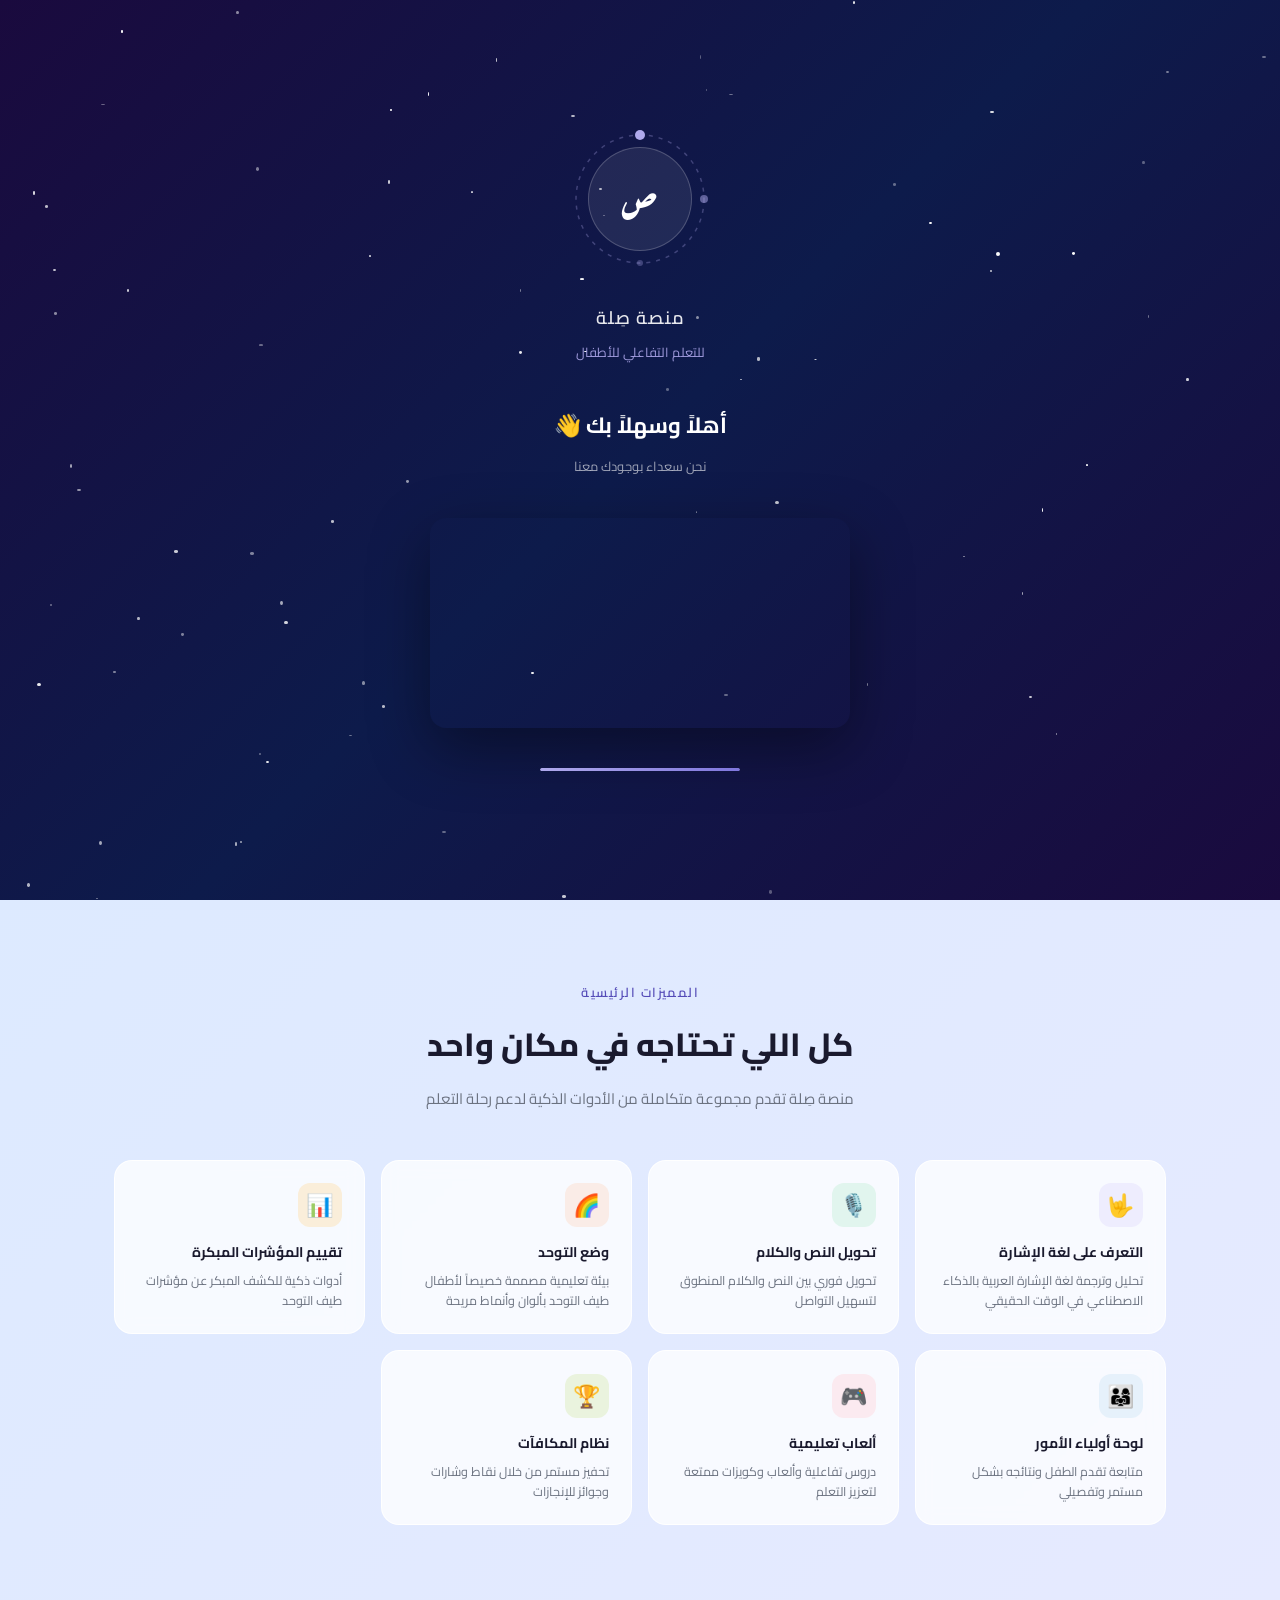
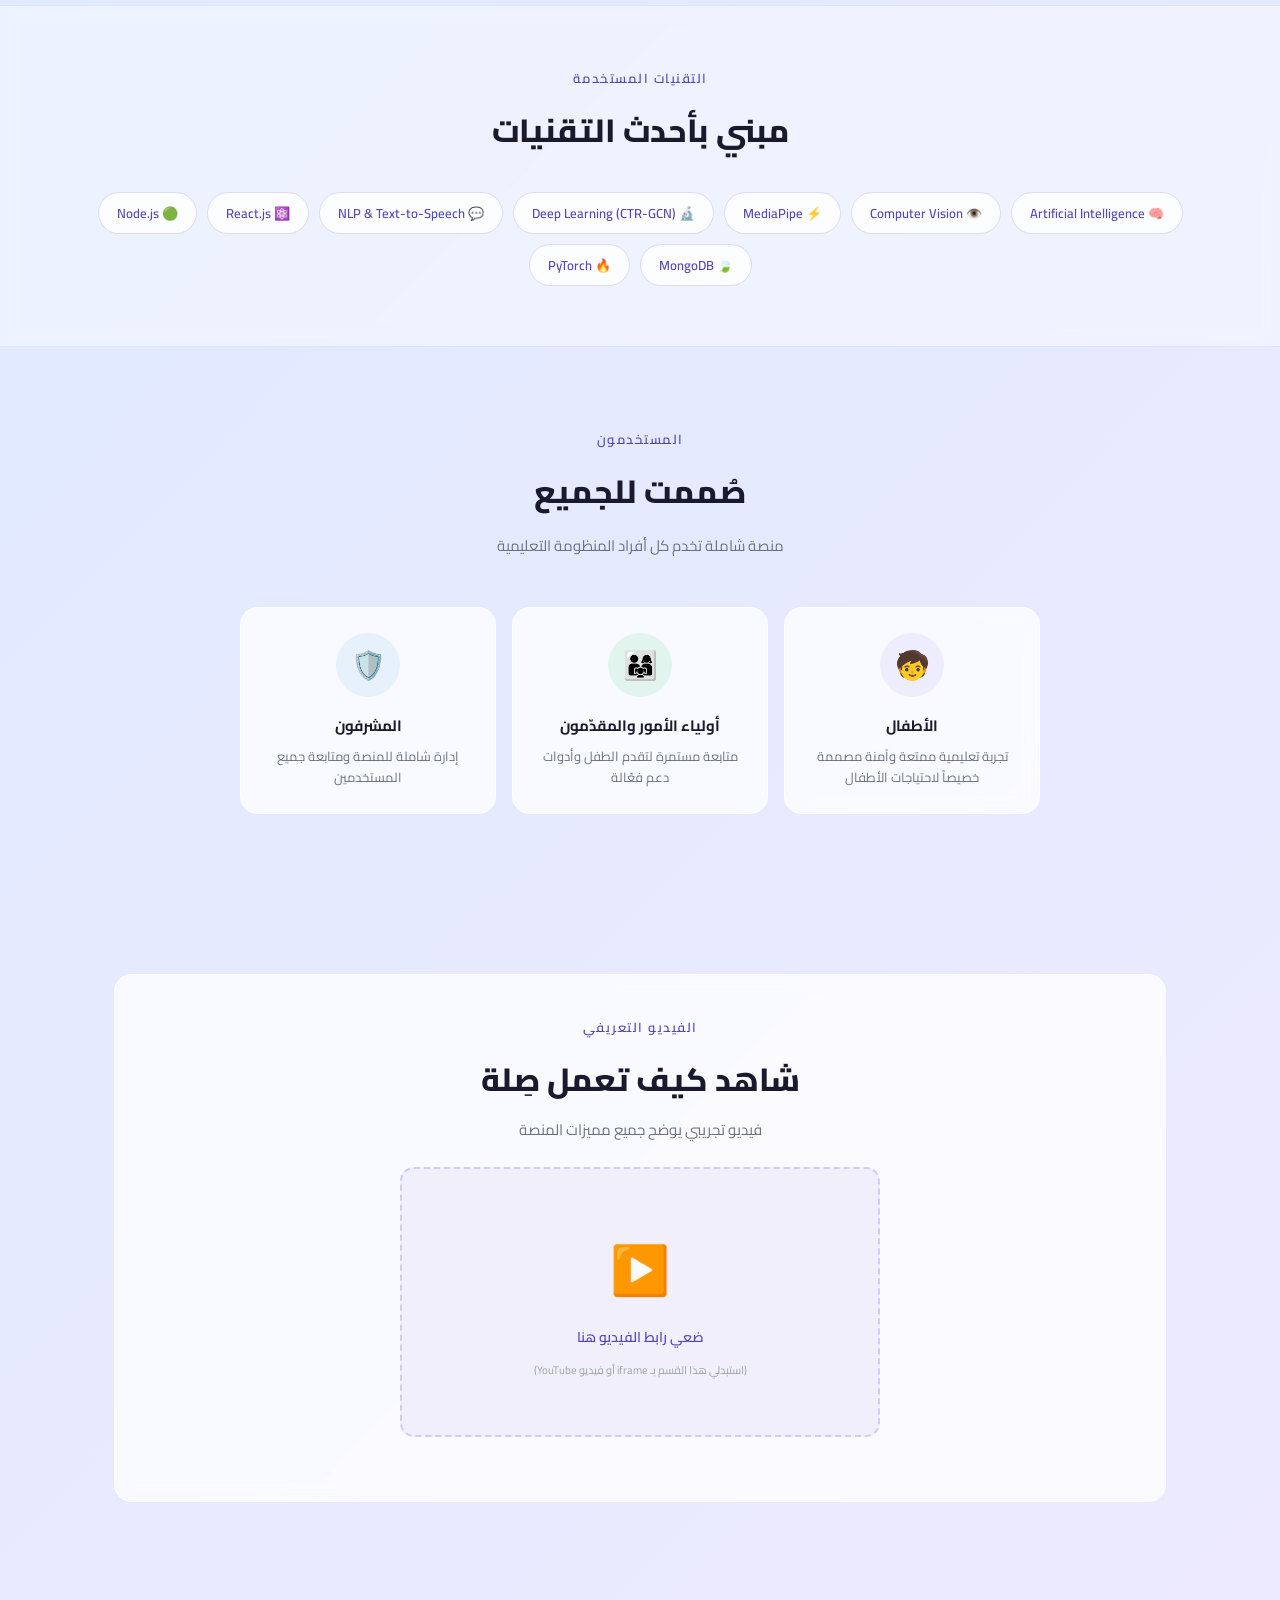
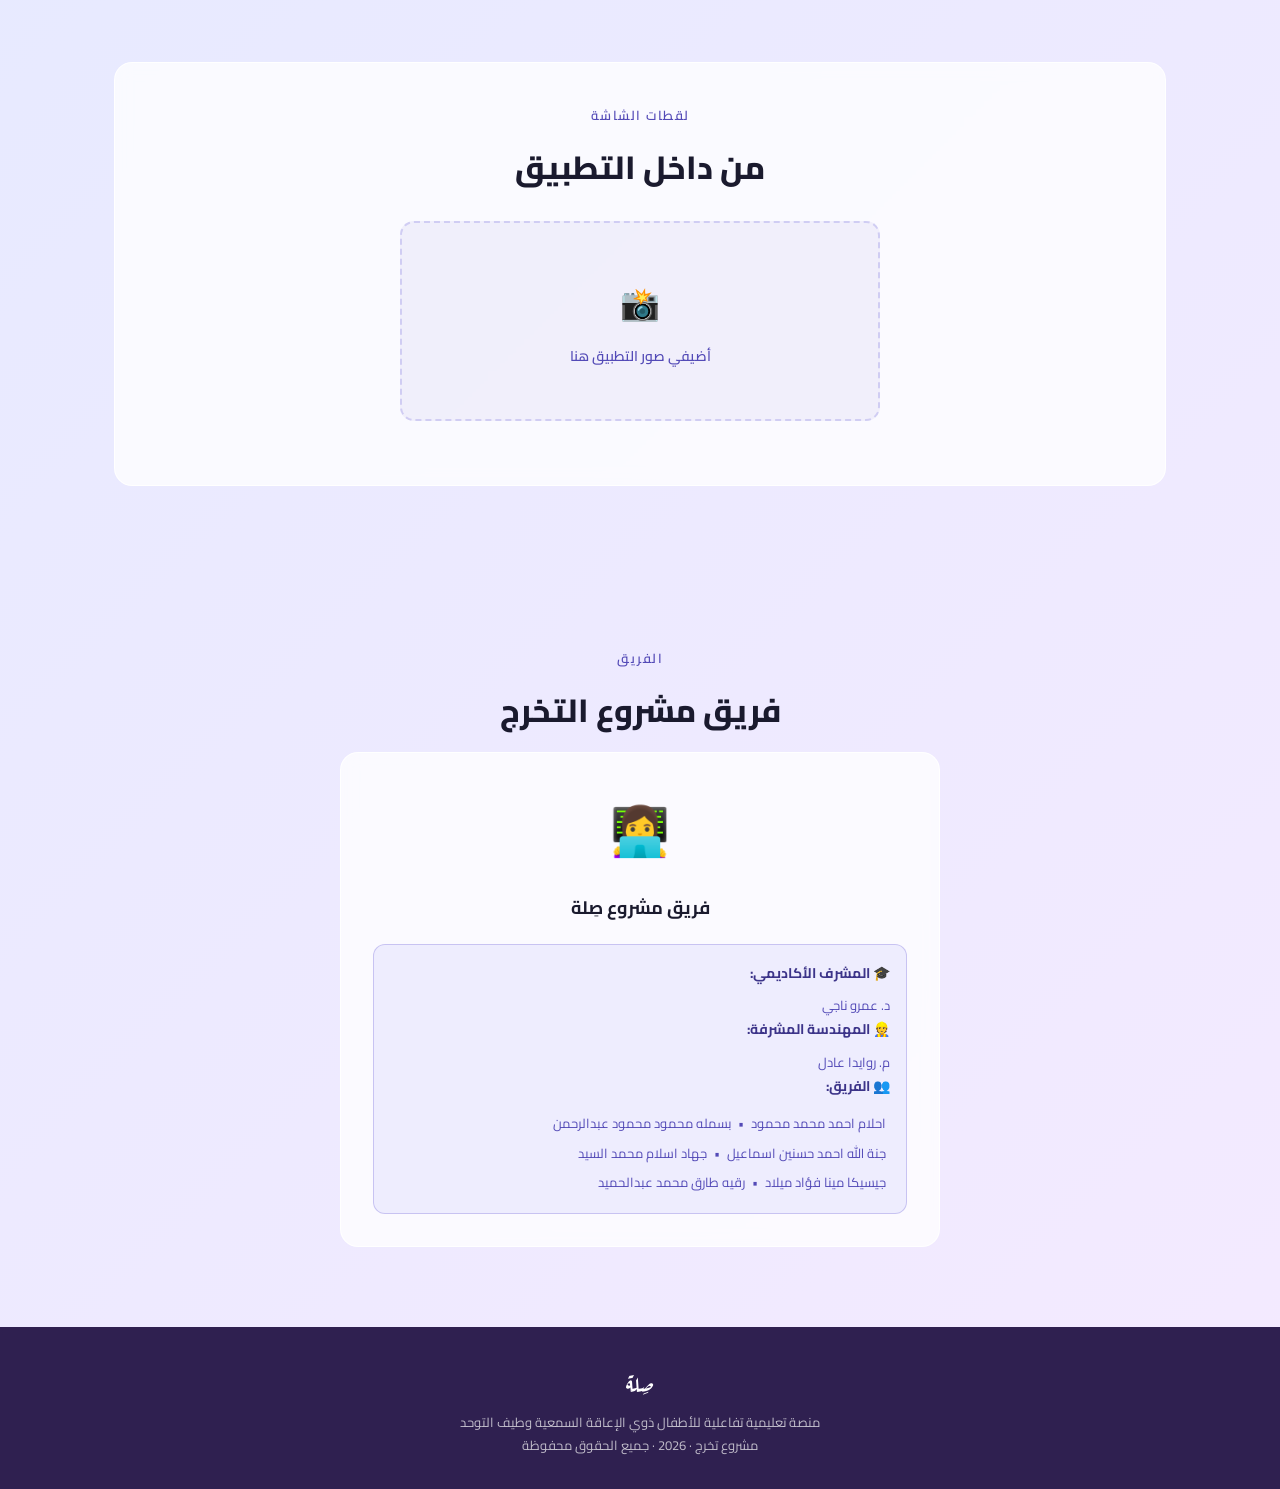
==== index.html @ 49bbcd39 "Sila-Platform" ====
<!DOCTYPE html>
<html lang="ar" dir="rtl">
<head>
  <meta charset="UTF-8" />
  <meta name="viewport" content="width=device-width, initial-scale=1.0"/>
  <title>صلة - منصة تعليمية تفاعلية</title>
  <link href="https://fonts.googleapis.com/css2?family=Cairo:wght@400;600;700;800&family=Aref+Ruqaa:wght@400;700&display=swap" rel="stylesheet"/>
  <style>
    *, *::before, *::after { margin: 0; padding: 0; box-sizing: border-box; }

    :root {
      --purple-50: #EEEDFE;
      --purple-200: #AFA9EC;
      --purple-400: #7F77DD;
      --purple-600: #534AB7;
      --purple-800: #3C3489;
      --purple-900: #26215C;
      --blue-50: #E6F1FB;
      --blue-600: #185FA5;
    }

    body {
      font-family: "Cairo", sans-serif;
      background: linear-gradient(135deg, #d9eaff 0%, #f4eaff 100%);
      min-height: 100vh;
      overflow-x: hidden;
      color: #333;
    }

    /* ── INTRO VIDEO OVERLAY ── */
    #intro-overlay {
      position: fixed;
      inset: 0;
      z-index: 9999;
      background: linear-gradient(135deg, #1a0a3e 0%, #0d1b4b 50%, #1a0a3e 100%);
      display: flex;
      flex-direction: column;
      align-items: center;
      justify-content: center;
      overflow: hidden;
    }

    #intro-overlay .stars {
      position: absolute;
      inset: 0;
      pointer-events: none;
    }

    .star {
      position: absolute;
      width: 3px;
      height: 3px;
      background: #fff;
      border-radius: 50%;
      animation: twinkle var(--d, 2s) infinite ease-in-out;
      opacity: var(--o, 0.6);
    }

    @keyframes twinkle {
      0%,100% { opacity: var(--o, 0.6); transform: scale(1); }
      50% { opacity: 1; transform: scale(1.5); }
    }

    .intro-logo-ring {
      position: relative;
      width: 140px;
      height: 140px;
      margin-bottom: 32px;
    }

    .intro-logo-ring svg {
      position: absolute;
      inset: 0;
      width: 100%;
      height: 100%;
      animation: spin 4s linear infinite;
    }

    @keyframes spin { to { transform: rotate(360deg); } }

    .intro-logo-center {
      position: absolute;
      inset: 18px;
      background: rgba(255,255,255,0.08);
      border: 1px solid rgba(255,255,255,0.2);
      border-radius: 50%;
      display: flex;
      align-items: center;
      justify-content: center;
      font-family: "Aref Ruqaa", serif;
      font-size: 42px;
      font-weight: 700;
      color: #fff;
      animation: pulse-glow 2s ease-in-out infinite;
    }

    @keyframes pulse-glow {
      0%,100% { text-shadow: 0 0 20px rgba(175,169,236,0.6); }
      50% { text-shadow: 0 0 40px rgba(175,169,236,1), 0 0 70px rgba(127,119,221,0.8); }
    }

    .intro-title {
      font-size: 18px;
      font-weight: 600;
      color: rgba(255,255,255,0.9);
      letter-spacing: 1px;
      margin-bottom: 6px;
      animation: fadeSlideUp 0.8s 0.5s both;
    }

    .intro-subtitle {
      font-size: 13px;
      color: rgba(175,169,236,0.9);
      animation: fadeSlideUp 0.8s 0.8s both;
      margin-bottom: 40px;
    }

    @keyframes fadeSlideUp {
      from { opacity: 0; transform: translateY(14px); }
      to { opacity: 1; transform: translateY(0); }
    }

    .intro-welcome-text {
      font-size: 22px;
      font-weight: 700;
      color: #fff;
      animation: fadeSlideUp 0.8s 1.2s both;
      margin-bottom: 8px;
      text-align: center;
    }

    .intro-welcome-sub {
      font-size: 13px;
      color: rgba(255,255,255,0.6);
      animation: fadeSlideUp 0.8s 1.5s both;
      text-align: center;
    }

    .intro-bar-wrap {
      margin-top: 40px;
      width: 200px;
      height: 3px;
      background: rgba(255,255,255,0.15);
      border-radius: 999px;
      overflow: hidden;
      animation: fadeSlideUp 0.5s 1.8s both;
    }

    .intro-bar-fill {
      height: 100%;
      width: 0%;
      border-radius: 999px;
      background: linear-gradient(90deg, #AFA9EC, #7F77DD);
      animation: load-bar 2.8s 2s ease-in-out forwards;
    }

    @keyframes load-bar { to { width: 100%; } }

    .intro-video {
      margin-top: 40px;
      max-width: 420px;
      width: 90%;
      border-radius: 16px;
      box-shadow: 0 20px 60px rgba(0,0,0,0.4);
      animation: fadeSlideUp 0.8s 2s both;
    }

    #intro-overlay.fade-out {
      animation: overlayFadeOut 0.9s ease forwards;
    }

    @keyframes overlayFadeOut {
      0% { opacity: 1; transform: scale(1); }
      60% { opacity: 1; transform: scale(1.04); }
      100% { opacity: 0; transform: scale(1.04); pointer-events: none; }
    }

    /* ── NAVBAR ── */
    .navbar {
      position: fixed;
      top: 0; left: 0; right: 0;
      z-index: 100;
      display: flex;
      align-items: center;
      justify-content: space-between;
      padding: 0 32px;
      height: 68px;
      background: rgba(255,255,255,0.7);
      backdrop-filter: blur(12px);
      -webkit-backdrop-filter: blur(12px);
      border-bottom: 1px solid rgba(175,169,236,0.3);
    }

    .navbar-brand {
      font-family: "Aref Ruqaa", serif;
      font-size: 28px;
      font-weight: 700;
      color: #534AB7;
      text-decoration: none;
      cursor: pointer;
    }

    .navbar-actions { display: flex; gap: 10px; align-items: center; }

    .nav-btn {
      padding: 8px 20px;
      border-radius: 20px;
      font-size: 14px;
      font-family: "Cairo", sans-serif;
      font-weight: 600;
      cursor: pointer;
      border: none;
      transition: all 0.25s;
      text-decoration: none;
      display: inline-block;
    }

    .nav-btn-outline {
      background: transparent;
      border: 1.5px solid rgba(83,74,183,0.4);
      color: #534AB7;
    }

    .nav-btn-outline:hover { background: var(--purple-50); border-color: #534AB7; }

    .nav-btn-fill {
      background: #534AB7;
      color: #fff;
    }

    .nav-btn-fill:hover { background: #3C3489; transform: translateY(-2px); box-shadow: 0 4px 14px rgba(83,74,183,0.35); }

    .nav-help-badge {
      display: inline-flex;
      align-items: center;
      gap: 6px;
      background: rgba(175,169,236,0.15);
      border: 1px solid rgba(175,169,236,0.4);
      border-radius: 999px;
      padding: 6px 14px;
      font-size: 13px;
      color: #534AB7;
      font-weight: 600;
      cursor: pointer;
      transition: all 0.25s;
      text-decoration: none;
    }

    .nav-help-badge:hover {
      background: rgba(175,169,236,0.25);
      border-color: #534AB7;
    }

    /* ── HERO SECTION ── */
    .hero {
      min-height: 100vh;
      display: flex;
      align-items: center;
      justify-content: center;
      padding: 100px 24px 60px;
    }

    .hero-inner {
      max-width: 1100px;
      width: 100%;
      display: flex;
      flex-wrap: wrap;
      align-items: center;
      justify-content: center;
      gap: 48px;
    }

    .hero-text { max-width: 480px; text-align: right; }

    .hero-badge {
      display: inline-flex;
      align-items: center;
      gap: 6px;
      background: rgba(255,255,255,0.7);
      border: 1px solid rgba(175,169,236,0.5);
      border-radius: 999px;
      padding: 6px 18px;
      font-size: 13px;
      color: #534AB7;
      font-weight: 600;
      margin-bottom: 20px;
      animation: fadeSlideUp 0.7s 0.2s both;
    }

    .hero-badge .dot {
      width: 7px; height: 7px;
      border-radius: 50%;
      background: #534AB7;
      animation: pulse-dot 1.5s infinite;
    }

    @keyframes pulse-dot {
      0%,100% { opacity: 1; transform: scale(1); }
      50% { opacity: 0.5; transform: scale(1.4); }
    }

    .hero-h1 {
      font-size: 52px;
      font-weight: 800;
      color: #1a1a2e;
      line-height: 1.2;
      margin-bottom: 18px;
      animation: fadeSlideUp 0.7s 0.4s both;
    }

    .hero-h1 .brand-name {
      font-family: "Aref Ruqaa", serif;
      color: #534AB7;
    }

    .hero-p {
      font-size: 17px;
      color: #555;
      line-height: 1.8;
      margin-bottom: 32px;
      animation: fadeSlideUp 0.7s 0.6s both;
    }

    .hero-btns {
      display: flex;
      gap: 14px;
      flex-wrap: wrap;
      animation: fadeSlideUp 0.7s 0.8s both;
    }

    .hero-btn {
      padding: 14px 32px;
      border-radius: 28px;
      font-size: 17px;
      font-family: "Cairo", sans-serif;
      font-weight: 700;
      border: none;
      cursor: pointer;
      transition: all 0.28s;
      text-decoration: none;
      display: inline-block;
    }

    .hero-btn-primary {
      background: #534AB7;
      color: #fff;
      box-shadow: 0 4px 20px rgba(83,74,183,0.3);
    }

    .hero-btn-primary:hover { background: #3C3489; transform: translateY(-4px); box-shadow: 0 10px 28px rgba(83,74,183,0.4); color: #fff; }

    .hero-btn-secondary {
      background: rgba(255,255,255,0.7);
      border: 1.5px solid rgba(175,169,236,0.5);
      color: #534AB7;
    }

    .hero-btn-secondary:hover { background: #fff; transform: translateY(-4px); box-shadow: 0 6px 20px rgba(83,74,183,0.12); color: #534AB7; }

    .hero-img-wrap {
      max-width: 420px;
      flex: 1;
      display: flex;
      justify-content: center;
      animation: fadeSlideUp 0.9s 0.5s both;
    }

    .hero-img-inner {
      position: relative;
      width: 340px;
      height: 340px;
    }

    .hero-img-blob {
      position: absolute;
      inset: 0;
      border-radius: 60% 40% 55% 45% / 45% 55% 40% 60%;
      background: rgba(255,255,255,0.55);
      border: 1px solid rgba(175,169,236,0.4);
      animation: morph 6s ease-in-out infinite, float 3s ease-in-out infinite;
    }

    @keyframes morph {
      0%,100% { border-radius: 60% 40% 55% 45% / 45% 55% 40% 60%; }
      33% { border-radius: 50% 50% 60% 40% / 55% 45% 55% 45%; }
      66% { border-radius: 40% 60% 45% 55% / 60% 40% 60% 40%; }
    }

    @keyframes float {
      0%,100% { transform: translateY(0); }
      50% { transform: translateY(-12px); }
    }

    .hero-img-emoji {
      position: absolute;
      inset: 0;
      display: flex;
      align-items: center;
      justify-content: center;
      font-size: 120px;
    }

    /* ── FEATURES SECTION ── */
    .section {
      padding: 80px 24px;
      max-width: 1100px;
      margin: 0 auto;
    }

    .section-label {
      text-align: center;
      font-size: 13px;
      font-weight: 600;
      color: #534AB7;
      letter-spacing: 1.5px;
      text-transform: uppercase;
      margin-bottom: 10px;
    }

    .section-title {
      text-align: center;
      font-size: 32px;
      font-weight: 800;
      color: #1a1a2e;
      margin-bottom: 12px;
    }

    .section-desc {
      text-align: center;
      font-size: 15px;
      color: #6b7280;
      max-width: 520px;
      margin: 0 auto 48px;
      line-height: 1.7;
    }

    .features-grid {
      display: grid;
      grid-template-columns: repeat(auto-fill, minmax(220px, 1fr));
      gap: 16px;
    }

    .feat-card {
      background: rgba(255,255,255,0.75);
      border: 1px solid rgba(255,255,255,0.9);
      backdrop-filter: blur(8px);
      border-radius: 18px;
      padding: 1.4rem;
      transition: transform 0.25s, box-shadow 0.25s;
    }

    .feat-card:hover { transform: translateY(-4px); box-shadow: 0 8px 24px rgba(83,74,183,0.12); }

    .feat-icon {
      width: 44px; height: 44px;
      border-radius: 12px;
      display: flex; align-items: center; justify-content: center;
      font-size: 22px;
      margin-bottom: 12px;
    }

    .feat-card h3 { font-size: 14px; font-weight: 700; color: #1a1a2e; margin-bottom: 6px; }
    .feat-card p { font-size: 12.5px; color: #6b7280; line-height: 1.6; }

    /* ── TECH SECTION ── */
    .tech-section {
      padding: 60px 24px;
      background: rgba(255,255,255,0.4);
      backdrop-filter: blur(8px);
      border-top: 1px solid rgba(175,169,236,0.2);
      border-bottom: 1px solid rgba(175,169,236,0.2);
    }

    .tech-inner {
      max-width: 1100px;
      margin: 0 auto;
    }

    .tech-pills {
      display: flex;
      flex-wrap: wrap;
      gap: 10px;
      justify-content: center;
      margin-top: 32px;
    }

    .tech-pill {
      padding: 8px 18px;
      border-radius: 999px;
      font-size: 13px;
      font-weight: 600;
      background: rgba(255,255,255,0.8);
      border: 1px solid rgba(175,169,236,0.4);
      color: #534AB7;
      transition: all 0.2s;
    }

    .tech-pill:hover { background: var(--purple-50); border-color: #AFA9EC; transform: translateY(-2px); }

    /* ── USERS SECTION ── */
    .users-grid {
      display: grid;
      grid-template-columns: repeat(auto-fill, minmax(240px, 1fr));
      gap: 16px;
      max-width: 800px;
      margin: 0 auto;
    }

    .user-card {
      background: rgba(255,255,255,0.75);
      border: 1px solid rgba(255,255,255,0.9);
      backdrop-filter: blur(8px);
      border-radius: 18px;
      padding: 1.6rem;
      text-align: center;
      transition: transform 0.25s, box-shadow 0.25s;
    }

    .user-card:hover { transform: translateY(-4px); box-shadow: 0 8px 24px rgba(83,74,183,0.12); }

    .user-avatar {
      width: 64px; height: 64px;
      border-radius: 50%;
      display: flex; align-items: center; justify-content: center;
      font-size: 28px;
      margin: 0 auto 14px;
    }

    .user-card h3 { font-size: 15px; font-weight: 700; color: #1a1a2e; margin-bottom: 6px; }
    .user-card p { font-size: 13px; color: #6b7280; line-height: 1.6; }

    /* ── TEAM SECTION ── */
    .team-card {
      background: rgba(255,255,255,0.75);
      border: 1px solid rgba(255,255,255,0.9);
      backdrop-filter: blur(8px);
      border-radius: 18px;
      padding: 2rem;
      text-align: center;
      max-width: 600px;
      margin: 0 auto;
    }

    .team-icon {
      font-size: 48px;
      margin-bottom: 16px;
    }

    .team-card h3 { font-size: 18px; font-weight: 700; color: #1a1a2e; margin-bottom: 8px; }
    .team-card p { font-size: 14px; color: #6b7280; line-height: 1.7; }

    .team-info {
      margin-top: 20px;
      padding: 16px;
      background: var(--purple-50);
      border: 1px solid rgba(175,169,236,0.6);
      border-radius: 12px;
      font-size: 13px;
      color: #534AB7;
      line-height: 1.8;
      text-align: right;
    }

    .team-info strong {
      display: block;
      font-size: 14px;
      margin-bottom: 8px;
      color: #3C3489;
    }

    .team-member {
      display: inline-block;
      margin: 3px 4px;
    }

    /* ── DEMO SECTION ── */
    .demo-card {
      background: rgba(255,255,255,0.75);
      border: 1px solid rgba(255,255,255,0.9);
      backdrop-filter: blur(8px);
      border-radius: 18px;
      padding: 2.5rem;
      text-align: center;
    }

    .demo-video-placeholder {
      margin: 24px auto;
      max-width: 480px;
      height: 270px;
      background: rgba(83,74,183,0.06);
      border: 2px dashed rgba(175,169,236,0.5);
      border-radius: 14px;
      display: flex;
      flex-direction: column;
      align-items: center;
      justify-content: center;
      gap: 10px;
      color: #534AB7;
      font-size: 14px;
      font-weight: 600;
    }

    .demo-play { font-size: 48px; }

    /* ── OUTRO VIDEO OVERLAY ── */
    #outro-overlay {
      position: fixed;
      inset: 0;
      z-index: 9998;
      background: linear-gradient(135deg, #1a0a3e 0%, #0d1b4b 50%, #1a0a3e 100%);
      display: flex;
      flex-direction: column;
      align-items: center;
      justify-content: center;
      opacity: 0;
      pointer-events: none;
      transition: opacity 0.6s ease;
      overflow: hidden;
    }

    #outro-overlay .outro-stars {
      position: absolute;
      inset: 0;
      pointer-events: none;
    }

    #outro-overlay.show {
      opacity: 1;
      pointer-events: all;
    }

    .outro-hearts {
      position: absolute;
      inset: 0;
      overflow: hidden;
      pointer-events: none;
    }

    .outro-heart {
      position: absolute;
      bottom: -60px;
      font-size: var(--s, 24px);
      animation: riseHeart var(--d2, 3s) var(--delay, 0s) ease-in forwards;
      opacity: 0.8;
    }

    @keyframes riseHeart {
      0% { transform: translateY(0) scale(1); opacity: 0.8; }
      80% { opacity: 0.7; }
      100% { transform: translateY(-110vh) scale(1.3); opacity: 0; }
    }

    .outro-content { 
      position: relative; 
      z-index: 2; 
      text-align: center;
      max-width: 500px;
      width: 90%;
    }

    .outro-video {
      max-width: 100%;
      width: 100%;
      max-height: 60vh;
      border-radius: 16px;
      box-shadow: 0 20px 60px rgba(0,0,0,0.4);
      margin-bottom: 24px;
      animation: fadeSlideUp 0.8s 0.5s both;
      display: block;
    }

    .outro-logo {
      font-family: "Aref Ruqaa", serif;
      font-size: 48px;
      font-weight: 700;
      color: #fff;
      animation: pulse-glow 2s ease-in-out infinite;
      margin-bottom: 16px;
    }

    .outro-big-text {
      font-size: 28px;
      font-weight: 700;
      color: #fff;
      margin-bottom: 8px;
      animation: fadeSlideUp 0.8s 0.3s both;
    }

    .outro-sub {
      font-size: 15px;
      color: rgba(175,169,236,0.9);
      margin-bottom: 32px;
      animation: fadeSlideUp 0.8s 0.6s both;
    }

    .outro-sparkle-row {
      display: flex;
      gap: 12px;
      justify-content: center;
      margin-bottom: 32px;
      animation: fadeSlideUp 0.8s 0.9s both;
      flex-wrap: wrap;
    }

    .sparkle-badge {
      background: rgba(255,255,255,0.1);
      border: 1px solid rgba(175,169,236,0.3);
      border-radius: 999px;
      padding: 7px 18px;
      font-size: 13px;
      color: rgba(255,255,255,0.85);
      font-weight: 600;
    }

    .outro-btn-wrap {
      margin-top: 24px;
      animation: fadeSlideUp 0.8s 1.2s both;
    }

    .outro-replay-btn {
      padding: 12px 32px;
      border-radius: 28px;
      background: rgba(175,169,236,0.2);
      border: 1.5px solid rgba(175,169,236,0.5);
      color: rgba(255,255,255,0.9);
      font-size: 15px;
      font-weight: 700;
      font-family: "Cairo", sans-serif;
      cursor: pointer;
      transition: all 0.3s;
    }

    .outro-replay-btn:hover {
      background: rgba(175,169,236,0.4);
      border-color: rgba(175,169,236,0.8);
      transform: translateY(-2px);
    }

    .outro-wave {
      position: absolute;
      bottom: 0; left: 0; right: 0;
      height: 80px;
      overflow: hidden;
    }

    .outro-wave svg { width: 100%; height: 100%; }

    /* ── FOOTER ── */
    footer {
      background: rgba(26,10,62,0.9);
      backdrop-filter: blur(8px);
      color: rgba(255,255,255,0.7);
      text-align: center;
      padding: 32px 24px;
      font-size: 13px;
      line-height: 1.8;
    }

    footer .brand {
      font-family: "Aref Ruqaa", serif;
      font-size: 24px;
      color: #fff;
      display: block;
      margin-bottom: 8px;
    }

    /* ── RESPONSIVE ── */
    @media (max-width: 768px) {
      .hero-h1 { font-size: 36px; }
      .hero-p { font-size: 15px; }
      .hero-btn { padding: 12px 24px; font-size: 15px; }
      .hero-img-inner { width: 250px; height: 250px; }
      .hero-img-emoji { font-size: 90px; }
      .section-title { font-size: 24px; }
      .navbar { padding: 0 16px; }
    }

    @media (max-width: 480px) {
      .hero-btns { flex-direction: column; align-items: stretch; }
      .hero-btn { text-align: center; }
      .navbar-actions { gap: 6px; flex-wrap: wrap; }
      .nav-btn { padding: 7px 14px; font-size: 13px; }
      .nav-help-badge { padding: 5px 10px; font-size: 12px; }
    }

    /* Scroll reveal */
    .reveal { opacity: 0; transform: translateY(24px); transition: opacity 0.6s ease, transform 0.6s ease; }
    .reveal.visible { opacity: 1; transform: translateY(0); }
  </style>
</head>
<body>

<!-- ══════════════════════════════════════════
     BACKGROUND MUSIC
═══════════════════════════════════════════ -->
<audio id="bg-music" loop style="display:none;">
  <source src="music.mp3" type="audio/mpeg">
</audio>

<!-- ══════════════════════════════════════════
     INTRO OVERLAY
═══════════════════════════════════════════ -->
<div id="intro-overlay">
  <div class="stars" id="stars-container"></div>

  <div class="intro-logo-ring">
    <svg viewBox="0 0 140 140" fill="none" xmlns="http://www.w3.org/2000/svg">
      <circle cx="70" cy="70" r="64" stroke="rgba(175,169,236,0.3)" stroke-width="1.5" stroke-dasharray="4 6"/>
      <circle cx="70" cy="6" r="5" fill="#AFA9EC"/>
      <circle cx="134" cy="70" r="4" fill="rgba(175,169,236,0.5)"/>
      <circle cx="70" cy="134" r="3" fill="rgba(175,169,236,0.3)"/>
    </svg>
    <div class="intro-logo-center">ص</div>
  </div>

  <div class="intro-title">منصة صِلة</div>
  <div class="intro-subtitle">للتعلم التفاعلي للأطفال</div>

  <div class="intro-welcome-text">أهلاً وسهلاً بك 👋</div>
  <div class="intro-welcome-sub">نحن سعداء بوجودك معنا</div>

  <video class="intro-video" autoplay muted playsinline>
    <source src="welcome.mp4" type="video/mp4">
  </video>

  <div class="intro-bar-wrap">
    <div class="intro-bar-fill"></div>
  </div>
</div>

<!-- ══════════════════════════════════════════
     OUTRO OVERLAY
═══════════════════════════════════════════ -->
<div id="outro-overlay">
  <div class="outro-stars" id="outro-stars-container"></div>
  <div class="outro-hearts" id="hearts-container"></div>

  <div class="outro-content">
    <video class="outro-video" autoplay muted playsinline>
      <source src="thankyou.mp4" type="video/mp4">
    </video>
    <div class="outro-logo">صِلة</div>
    <div class="outro-big-text">شكراً لمشاهدتك! 🎉</div>
    <div class="outro-sub">نتمنى أن تكون رحلتك مع صِلة ممتعة ومثمرة</div>

    <div class="outro-sparkle-row">
      <span class="sparkle-badge">✨ تعلم</span>
      <span class="sparkle-badge">🤝 تواصل</span>
      <span class="sparkle-badge">💜 نمو</span>
    </div>

    <div class="outro-btn-wrap">
      <button class="outro-replay-btn" onclick="replayWebsite()">🔄 شاهد الموقع مرة أخرى</button>
    </div>

    <div style="font-size:13px; color:rgba(255,255,255,0.5); margin-top: 24px;">
      فريق مشروع صِلة — 2026
    </div>
  </div>

  <div class="outro-wave">
    <svg viewBox="0 0 1200 120" xmlns="http://www.w3.org/2000/svg">
      <path d="M0,60 Q300,10 600,60 T1200,60 L1200,120 L0,120 Z" fill="rgba(26,10,62,0.5)"/>
    </svg>
  </div>
</div>

<!-- ══════════════════════════════════════════
     NAVBAR
═══════════════════════════════════════════ -->
<nav class="navbar">
  <div class="navbar-actions">
    <a href="help.html" class="nav-btn nav-btn-outline" style="text-decoration: none">❓ مساعدة</a>
    <a href="index.html" class="nav-btn nav-btn-fill" style="text-decoration: none">الرئيسية</a>
  </div>
  <a href="#" class="navbar-brand" onclick="replayWebsite(); return false;">صِلة</a>
</nav>

<!-- ══════════════════════════════════════════
     HERO
═══════════════════════════════════════════ -->
<section class="hero">
  <div class="hero-inner">
    <div class="hero-text">
      <div class="hero-badge">
        <span class="dot"></span>
        مشروع تخرج · 2026
      </div>
      <h1 class="hero-h1">
        أهلاً بيك في<br/>
        <span class="brand-name">صِلة</span>
      </h1>
      <p class="hero-p">
        منصّة تعليمية تفاعلية للأطفال تساعدهم يتعلموا بطريقة بسيطة وممتعة في بيئة آمنة ومريحة للجميع
      </p>
      <div class="hero-btns">
        <a href="#features" class="hero-btn hero-btn-primary">اكتشف المنصة</a>
        <a href="#demo" class="hero-btn hero-btn-secondary">شاهد الفيديو</a>
      </div>
    </div>

    <div class="hero-img-wrap">
      <div class="hero-img-inner">
        <div class="hero-img-blob"></div>
        <div class="hero-img-emoji">🤟</div>
      </div>
    </div>
  </div>
</section>

<!-- ══════════════════════════════════════════
     FEATURES
═══════════════════════════════════════════ -->
<section id="features" class="section reveal">
  <p class="section-label">المميزات الرئيسية</p>
  <h2 class="section-title">كل اللي تحتاجه في مكان واحد</h2>
  <p class="section-desc">منصة صِلة تقدم مجموعة متكاملة من الأدوات الذكية لدعم رحلة التعلم</p>

  <div class="features-grid">
    <div class="feat-card">
      <div class="feat-icon" style="background:#EEEDFE; color:#534AB7;">🤟</div>
      <h3>التعرف على لغة الإشارة</h3>
      <p>تحليل وترجمة لغة الإشارة العربية بالذكاء الاصطناعي في الوقت الحقيقي</p>
    </div>
    <div class="feat-card">
      <div class="feat-icon" style="background:#E1F5EE; color:#0F6E56;">🎙️</div>
      <h3>تحويل النص والكلام</h3>
      <p>تحويل فوري بين النص والكلام المنطوق لتسهيل التواصل</p>
    </div>
    <div class="feat-card">
      <div class="feat-icon" style="background:#FAECE7; color:#993C1D;">🌈</div>
      <h3>وضع التوحد</h3>
      <p>بيئة تعليمية مصممة خصيصاً لأطفال طيف التوحد بألوان وأنماط مريحة</p>
    </div>
    <div class="feat-card">
      <div class="feat-icon" style="background:#FAEEDA; color:#854F0B;">📊</div>
      <h3>تقييم المؤشرات المبكرة</h3>
      <p>أدوات ذكية للكشف المبكر عن مؤشرات طيف التوحد</p>
    </div>
    <div class="feat-card">
      <div class="feat-icon" style="background:#E6F1FB; color:#185FA5;">👨‍👩‍👧</div>
      <h3>لوحة أولياء الأمور</h3>
      <p>متابعة تقدم الطفل ونتائجه بشكل مستمر وتفصيلي</p>
    </div>
    <div class="feat-card">
      <div class="feat-icon" style="background:#FBEAF0; color:#993556;">🎮</div>
      <h3>ألعاب تعليمية</h3>
      <p>دروس تفاعلية وألعاب وكويزات ممتعة لتعزيز التعلم</p>
    </div>
    <div class="feat-card">
      <div class="feat-icon" style="background:#EAF3DE; color:#3B6D11;">🏆</div>
      <h3>نظام المكافآت</h3>
      <p>تحفيز مستمر من خلال نقاط وشارات وجوائز للإنجازات</p>
    </div>
  </div>
</section>

<!-- ══════════════════════════════════════════
     TECH
═══════════════════════════════════════════ -->
<div class="tech-section reveal">
  <div class="tech-inner">
    <p class="section-label">التقنيات المستخدمة</p>
    <h2 class="section-title">مبني بأحدث التقنيات</h2>
    <div class="tech-pills">
      <span class="tech-pill">🧠 Artificial Intelligence</span>
      <span class="tech-pill">👁️ Computer Vision</span>
      <span class="tech-pill">⚡ MediaPipe</span>
      <span class="tech-pill">🔬 Deep Learning (CTR-GCN)</span>
      <span class="tech-pill">💬 NLP & Text-to-Speech</span>
      <span class="tech-pill">⚛️ React.js</span>
      <span class="tech-pill">🟢 Node.js</span>
      <span class="tech-pill">🍃 MongoDB</span>
      <span class="tech-pill">🔥 PyTorch</span>
    </div>
  </div>
</div>

<!-- ══════════════════════════════════════════
     USERS
═══════════════════════════════════════════ -->
<section class="section reveal">
  <p class="section-label">المستخدمون</p>
  <h2 class="section-title">صُممت للجميع</h2>
  <p class="section-desc">منصة شاملة تخدم كل أفراد المنظومة التعليمية</p>
  <div class="users-grid">
    <div class="user-card">
      <div class="user-avatar" style="background:#EEEDFE; color:#534AB7;">🧒</div>
      <h3>الأطفال</h3>
      <p>تجربة تعليمية ممتعة وآمنة مصممة خصيصاً لاحتياجات الأطفال</p>
    </div>
    <div class="user-card">
      <div class="user-avatar" style="background:#E1F5EE; color:#0F6E56;">👨‍👩‍👧</div>
      <h3>أولياء الأمور والمقدّمون</h3>
      <p>متابعة مستمرة لتقدم الطفل وأدوات دعم فعّالة</p>
    </div>
    <div class="user-card">
      <div class="user-avatar" style="background:#E6F1FB; color:#185FA5;">🛡️</div>
      <h3>المشرفون</h3>
      <p>إدارة شاملة للمنصة ومتابعة جميع المستخدمين</p>
    </div>
  </div>
</section>

<!-- ══════════════════════════════════════════
     DEMO VIDEO
═══════════════════════════════════════════ -->
<section id="demo" class="section reveal">
  <div class="demo-card">
    <p class="section-label">الفيديو التعريفي</p>
    <h2 class="section-title" style="margin-bottom:8px;">شاهد كيف تعمل صِلة</h2>
    <p class="section-desc" style="margin-bottom:0;">فيديو تجريبي يوضح جميع مميزات المنصة</p>
    <div class="demo-video-placeholder">
      <div class="demo-play">▶️</div>
      <span>ضعي رابط الفيديو هنا</span>
      <span style="font-size:11px;color:#9ca3af;font-weight:400;">(استبدلي هذا القسم بـ iframe أو فيديو YouTube)</span>
    </div>
  </div>
</section>

<!-- ══════════════════════════════════════════
     SCREENSHOTS (placeholder)
═══════════════════════════════════════════ -->
<section class="section reveal">
  <div class="demo-card">
    <p class="section-label">لقطات الشاشة</p>
    <h2 class="section-title" style="margin-bottom:8px;">من داخل التطبيق</h2>
    <div class="demo-video-placeholder" style="height:200px;">
      <span style="font-size:32px;">📸</span>
      <span>أضيفي صور التطبيق هنا</span>
    </div>
  </div>
</section>

<!-- ══════════════════════════════════════════
     TEAM
═══════════════════════════════════════════ -->
<section class="section reveal">
  <p class="section-label">الفريق</p>
  <h2 class="section-title">فريق مشروع التخرج</h2>
  <div class="team-card">
    <div class="team-icon">👩‍💻</div>
    <h3>فريق مشروع صِلة</h3>
    <div class="team-info">
      <strong>🎓 المشرف الأكاديمي:</strong>
      د. عمرو ناجي
      <br/>
      <strong>👷 المهندسة المشرفة:</strong>
      م. روايدا عادل
      <br/>
      <strong>👥 الفريق:</strong>
      <div style="margin-top: 10px; line-height: 1.8;">
        <span class="team-member">احلام احمد محمد محمود</span> •
        <span class="team-member">بسمله محمود محمود عبدالرحمن</span>
        <br/>
        <span class="team-member">جنة الله احمد حسنين اسماعيل</span> •
        <span class="team-member">جهاد اسلام محمد السيد</span>
        <br/>
        <span class="team-member">جيسيكا مينا فؤاد ميلاد</span> •
        <span class="team-member">رقيه طارق محمد عبدالحميد</span>
      </div>
    </div>
  </div>
</section>

<!-- ══════════════════════════════════════════
     FOOTER
═══════════════════════════════════════════ -->
<footer>
  <span class="brand">صِلة</span>
  منصة تعليمية تفاعلية للأطفال ذوي الإعاقة السمعية وطيف التوحد<br/>
  مشروع تخرج · 2026 · جميع الحقوق محفوظة
</footer>

<!-- ══════════════════════════════════════════
     SCRIPTS
═══════════════════════════════════════════ -->
<script>
  // Check if it's the first visit using sessionStorage
  const isFirstVisit = !sessionStorage.getItem('visited');

  if (isFirstVisit) {
    sessionStorage.setItem('visited', 'true');
    
    // Start background music
    const bgMusic = document.getElementById('bg-music');
    bgMusic.volume = 0.3;
    bgMusic.play().catch(() => {});

    // Generate stars for intro
    const sc = document.getElementById('stars-container');
    for (let i = 0; i < 80; i++) {
      const s = document.createElement('div');
      s.className = 'star';
      s.style.cssText = `left:${Math.random()*100}%;top:${Math.random()*100}%;--d:${1.5+Math.random()*3}s;--o:${0.3+Math.random()*0.7};width:${1+Math.random()*3}px;height:${1+Math.random()*3}px;animation-delay:${Math.random()*3}s`;
      sc.appendChild(s);
    }

    // Auto-dismiss intro after 5s
    setTimeout(() => {
      const intro = document.getElementById('intro-overlay');
      intro.classList.add('fade-out');
      setTimeout(() => intro.style.display = 'none', 950);
    }, 5000);
  } else {
    // Hide intro overlay for returning users
    document.getElementById('intro-overlay').style.display = 'none';
  }

  // Generate stars for outro
  const outroStars = document.getElementById('outro-stars-container');
  for (let i = 0; i < 60; i++) {
    const s = document.createElement('div');
    s.className = 'star';
    s.style.cssText = `left:${Math.random()*100}%;top:${Math.random()*100}%;--d:${1.5+Math.random()*3}s;--o:${0.3+Math.random()*0.7};width:${1+Math.random()*3}px;height:${1+Math.random()*3}px;animation-delay:${Math.random()*3}s`;
    outroStars.appendChild(s);
  }

  // Generate hearts for outro
  const hc = document.getElementById('hearts-container');
  const heartEmojis = ['💜','✨','🌟','💫','🎉','💙','🤟'];
  for (let i = 0; i < 20; i++) {
    const h = document.createElement('div');
    h.className = 'outro-heart';
    h.textContent = heartEmojis[Math.floor(Math.random()*heartEmojis.length)];
    const left = 5 + Math.random() * 90;
    const dur = 2.5 + Math.random() * 3;
    const delay = Math.random() * 2;
    const size = 16 + Math.floor(Math.random() * 20);
    h.style.cssText = `left:${left}%;--d2:${dur}s;--delay:${delay}s;--s:${size}px;animation-delay:${delay}s;`;
    hc.appendChild(h);
  }

  // Show outro when user scrolls to bottom — stays until user clicks replay
  let outroShown = false;

  window.addEventListener('scroll', () => {
    if (outroShown) return;
    const scrollBottom = window.scrollY + window.innerHeight;
    const docHeight = document.documentElement.scrollHeight;
    if (scrollBottom >= docHeight - 80) {
      outroShown = true;
      const outro = document.getElementById('outro-overlay');
      const outroVideo = outro.querySelector('.outro-video');
      outro.classList.add('show');
      // Reset and play video
      outroVideo.currentTime = 0;
      outroVideo.play().catch(() => {});
    }
  });

  // Scroll reveal
  const observer = new IntersectionObserver((entries) => {
    entries.forEach(e => { 
      if (e.isIntersecting) { 
        e.target.classList.add('visible'); 
        observer.unobserve(e.target); 
      } 
    });
  }, { threshold: 0.1 });

  document.querySelectorAll('.reveal').forEach(el => observer.observe(el));

  // Replay website function
  function replayWebsite() {
    const outro = document.getElementById('outro-overlay');
    outro.classList.remove('show');
    outro.style.opacity = '';
    outro.style.transition = '';
    outroShown = false;
    window.scrollTo(0, 0);
    document.querySelectorAll('.reveal.visible').forEach(el => {
      el.classList.remove('visible');
    });
    setTimeout(() => {
      document.querySelectorAll('.reveal').forEach(el => observer.observe(el));
    }, 100);
  }
</script>
</body>
</html>
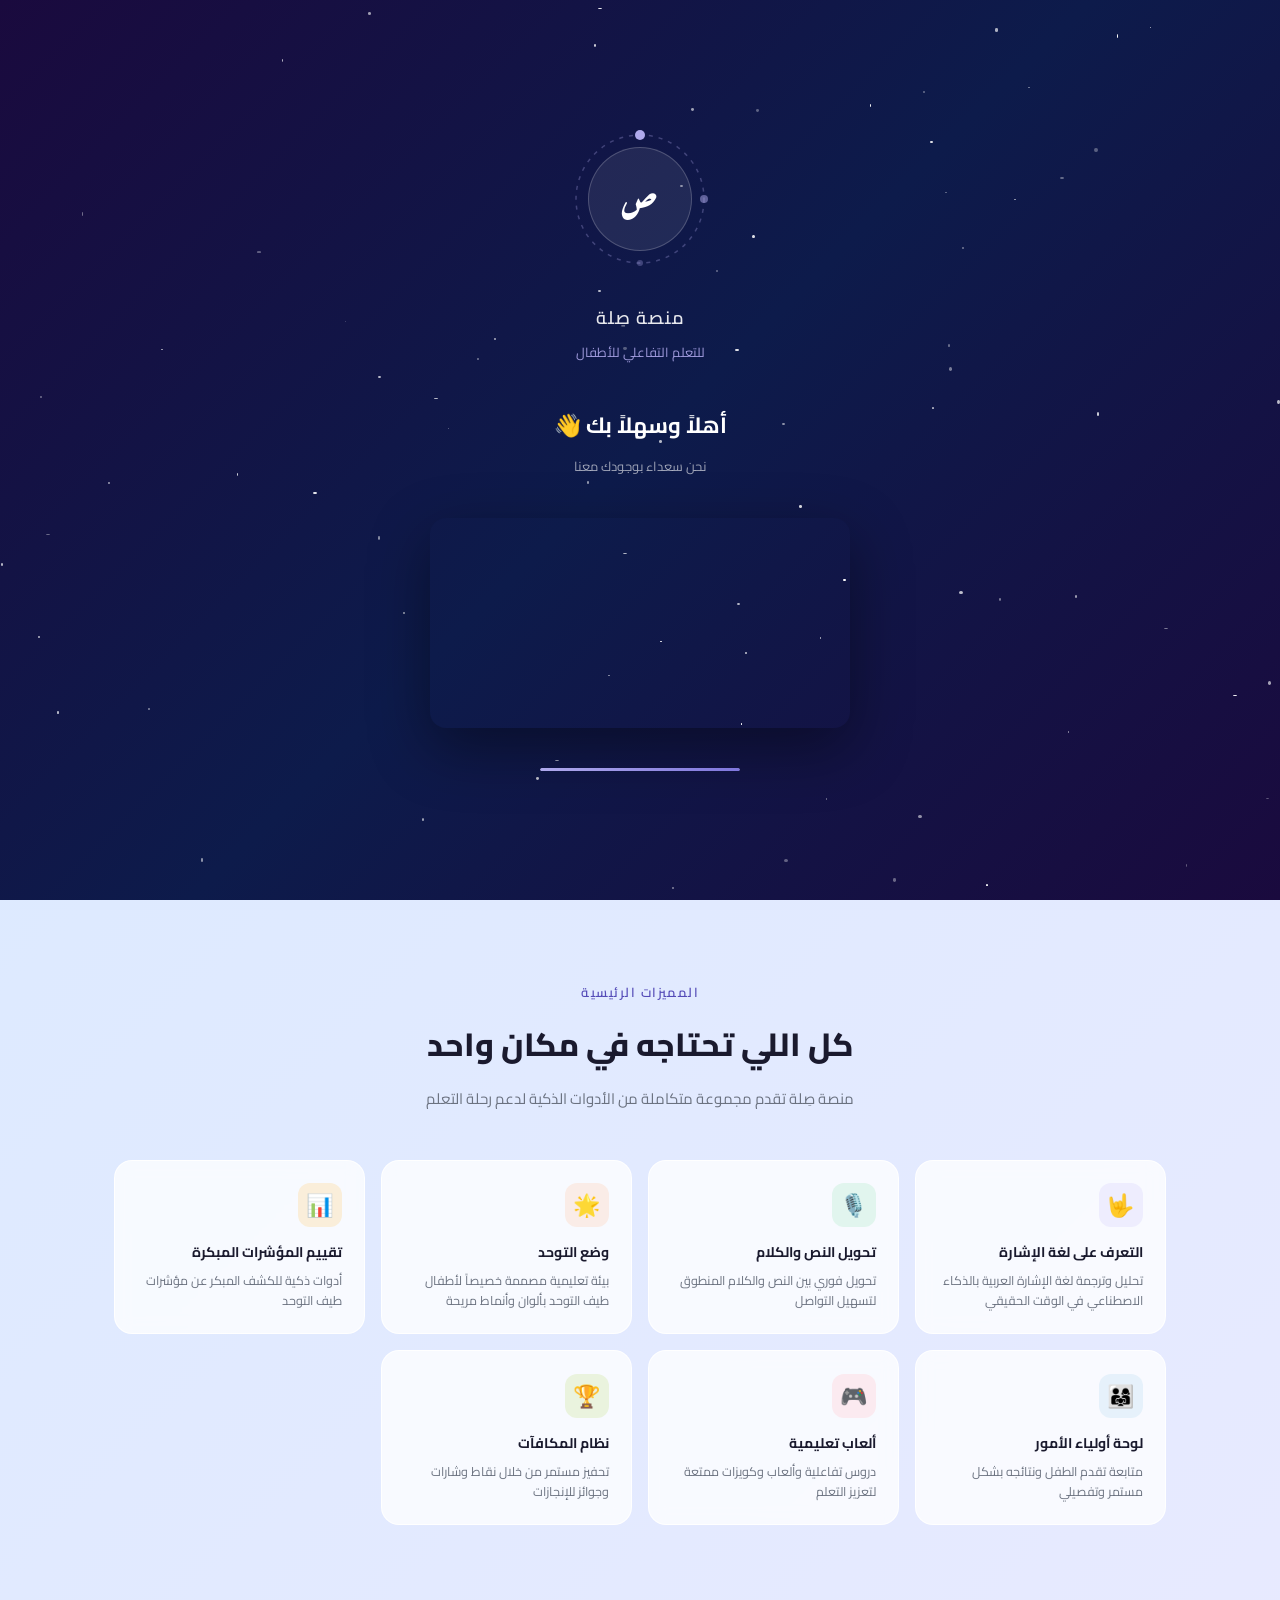
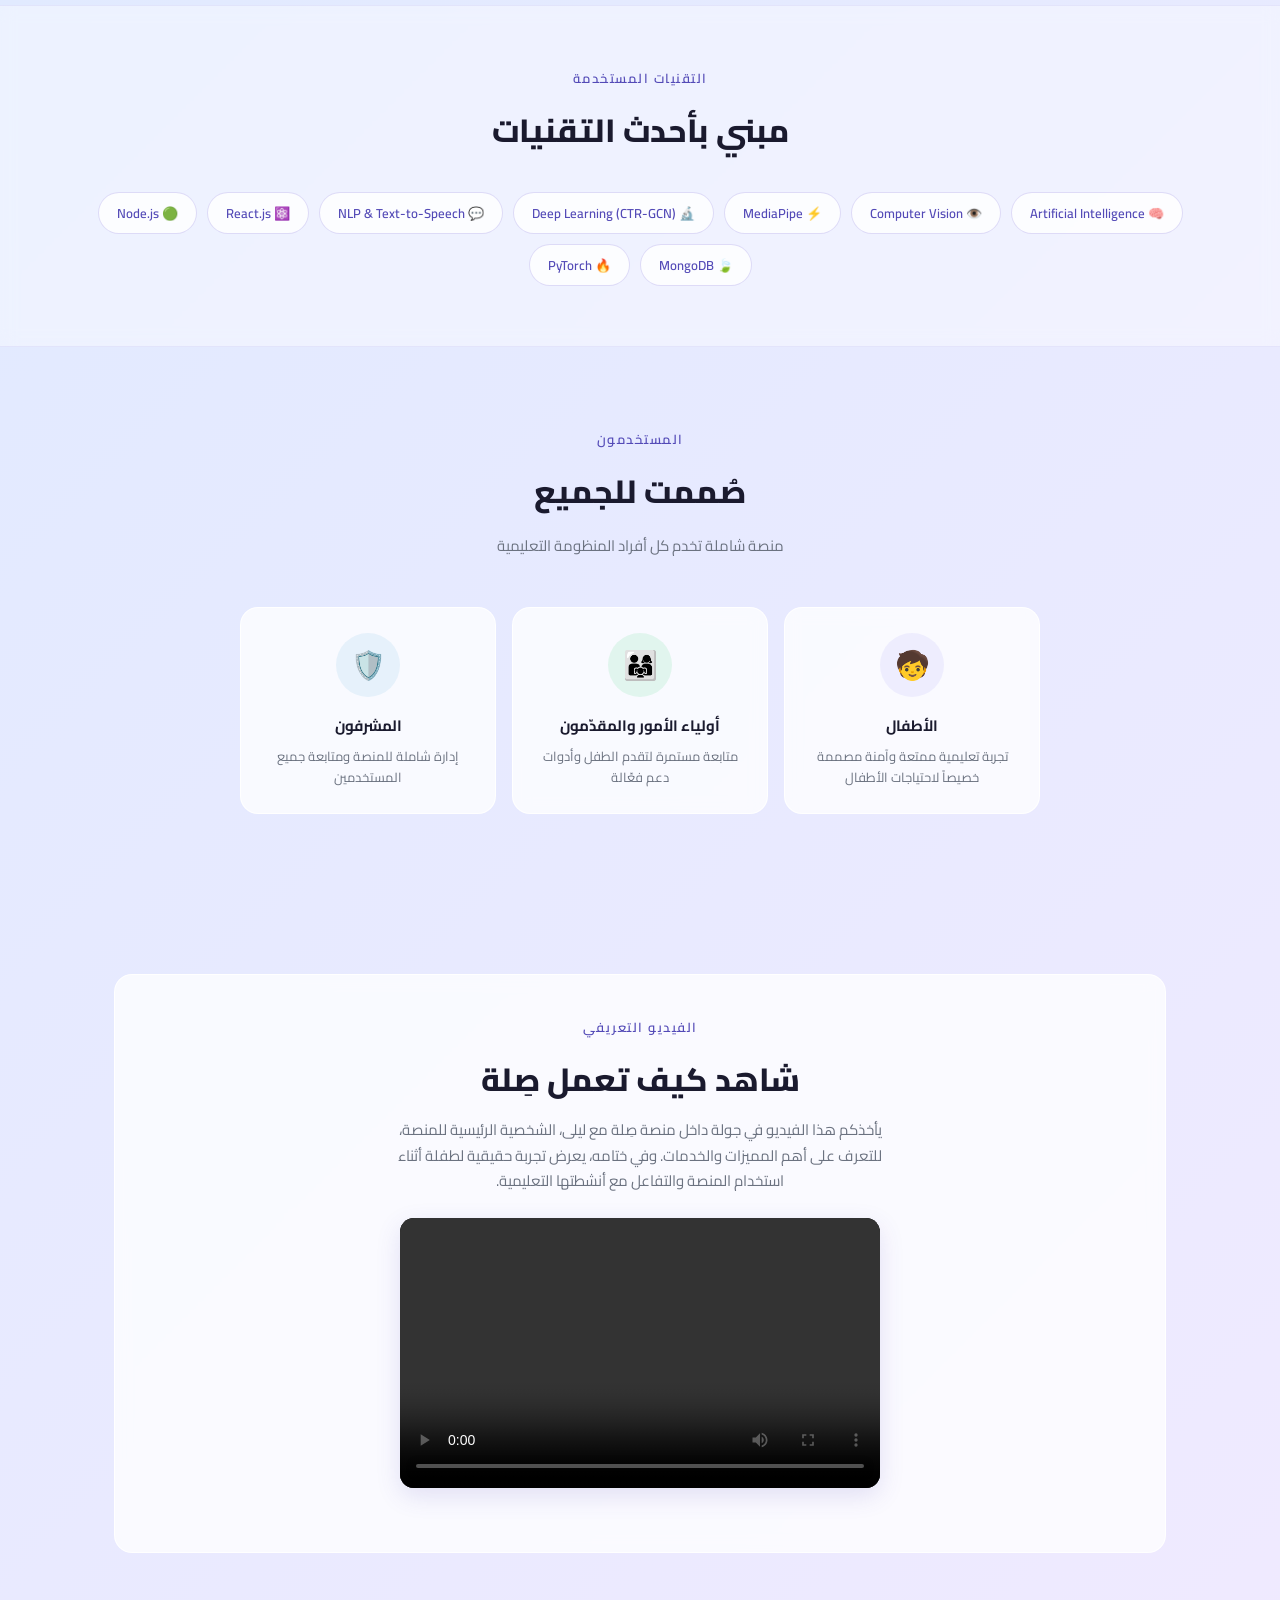
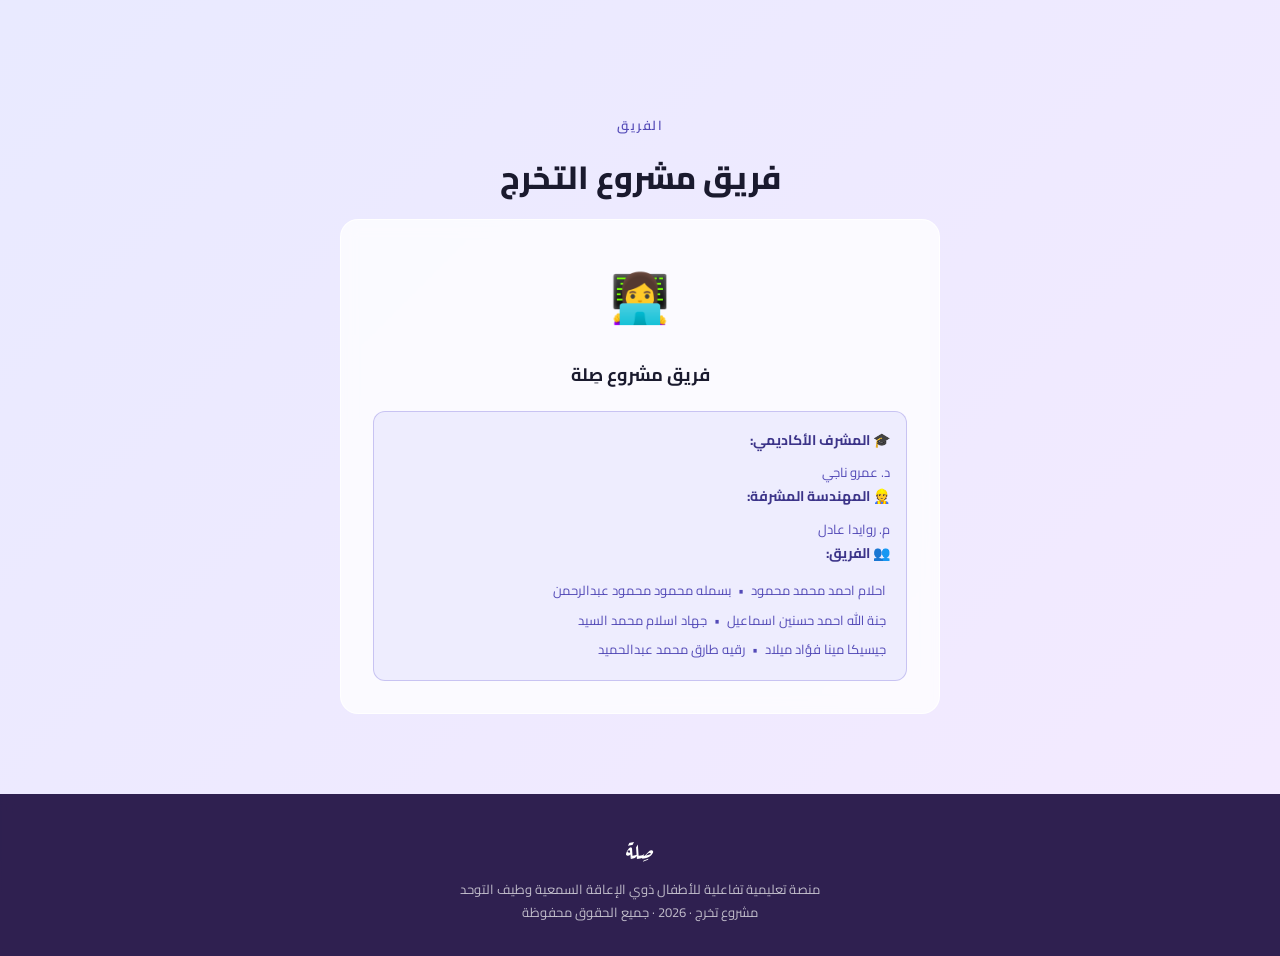
==== commit e686f7fa: "Sila-Platform" ====
--- a/index.html
+++ b/index.html
@@ -585,19 +585,14 @@
 
     .demo-video-placeholder {
       margin: 24px auto;
+      width: 100%;
       max-width: 480px;
       height: 270px;
-      background: rgba(83,74,183,0.06);
-      border: 2px dashed rgba(175,169,236,0.5);
       border-radius: 14px;
-      display: flex;
-      flex-direction: column;
-      align-items: center;
-      justify-content: center;
-      gap: 10px;
-      color: #534AB7;
-      font-size: 14px;
-      font-weight: 600;
+      display: block;
+      object-fit: cover;
+      background: #000;
+      box-shadow: 0 8px 24px rgba(83,74,183,0.15);
     }
 
     .demo-play { font-size: 48px; }
@@ -794,7 +789,7 @@
      BACKGROUND MUSIC
 ═══════════════════════════════════════════ -->
 <audio id="bg-music" loop style="display:none;">
-  <source src="music.mp3" type="audio/mpeg">
+  <source src="assets/sounds/music.mp3" type="audio/mpeg">
 </audio>
 
 <!-- ══════════════════════════════════════════
@@ -820,7 +815,7 @@
   <div class="intro-welcome-sub">نحن سعداء بوجودك معنا</div>
 
   <video class="intro-video" autoplay muted playsinline>
-    <source src="welcome.mp4" type="video/mp4">
+    <source src="assets/videos/welcome.mp4" type="video/mp4">
   </video>
 
   <div class="intro-bar-wrap">
@@ -837,7 +832,7 @@
 
   <div class="outro-content">
     <video class="outro-video" autoplay muted playsinline>
-      <source src="thankyou.mp4" type="video/mp4">
+      <source src="assets/videos/thankyou.mp4" type="video/mp4">
     </video>
     <div class="outro-logo">صِلة</div>
     <div class="outro-big-text">شكراً لمشاهدتك! 🎉</div>
@@ -928,7 +923,7 @@
       <p>تحويل فوري بين النص والكلام المنطوق لتسهيل التواصل</p>
     </div>
     <div class="feat-card">
-      <div class="feat-icon" style="background:#FAECE7; color:#993C1D;">🌈</div>
+      <div class="feat-icon" style="background:#FAECE7; color:#993C1D;">🌟</div>
       <h3>وضع التوحد</h3>
       <p>بيئة تعليمية مصممة خصيصاً لأطفال طيف التوحد بألوان وأنماط مريحة</p>
     </div>
@@ -1009,26 +1004,15 @@
   <div class="demo-card">
     <p class="section-label">الفيديو التعريفي</p>
     <h2 class="section-title" style="margin-bottom:8px;">شاهد كيف تعمل صِلة</h2>
-    <p class="section-desc" style="margin-bottom:0;">فيديو تجريبي يوضح جميع مميزات المنصة</p>
-    <div class="demo-video-placeholder">
-      <div class="demo-play">▶️</div>
-      <span>ضعي رابط الفيديو هنا</span>
-      <span style="font-size:11px;color:#9ca3af;font-weight:400;">(استبدلي هذا القسم بـ iframe أو فيديو YouTube)</span>
-    </div>
-  </div>
-</section>
-
-<!-- ══════════════════════════════════════════
-     SCREENSHOTS (placeholder)
-═══════════════════════════════════════════ -->
-<section class="section reveal">
-  <div class="demo-card">
-    <p class="section-label">لقطات الشاشة</p>
-    <h2 class="section-title" style="margin-bottom:8px;">من داخل التطبيق</h2>
-    <div class="demo-video-placeholder" style="height:200px;">
-      <span style="font-size:32px;">📸</span>
-      <span>أضيفي صور التطبيق هنا</span>
-    </div>
+    <p class="section-desc" style="margin-bottom:0;">
+  يأخذكم هذا الفيديو في جولة داخل منصة صِلة مع ليلى، الشخصية الرئيسية للمنصة، للتعرف على أهم المميزات والخدمات. وفي ختامه، يعرض تجربة حقيقية لطفلة أثناء استخدام المنصة والتفاعل مع أنشطتها التعليمية.
+    </p>
+
+    <video class="demo-video-placeholder" controls>
+      <source src="assets/videos/demo.mp4" type="video/mp4">
+      متصفحك لا يدعم تشغيل الفيديو.
+    </video>
+
   </div>
 </section>
 
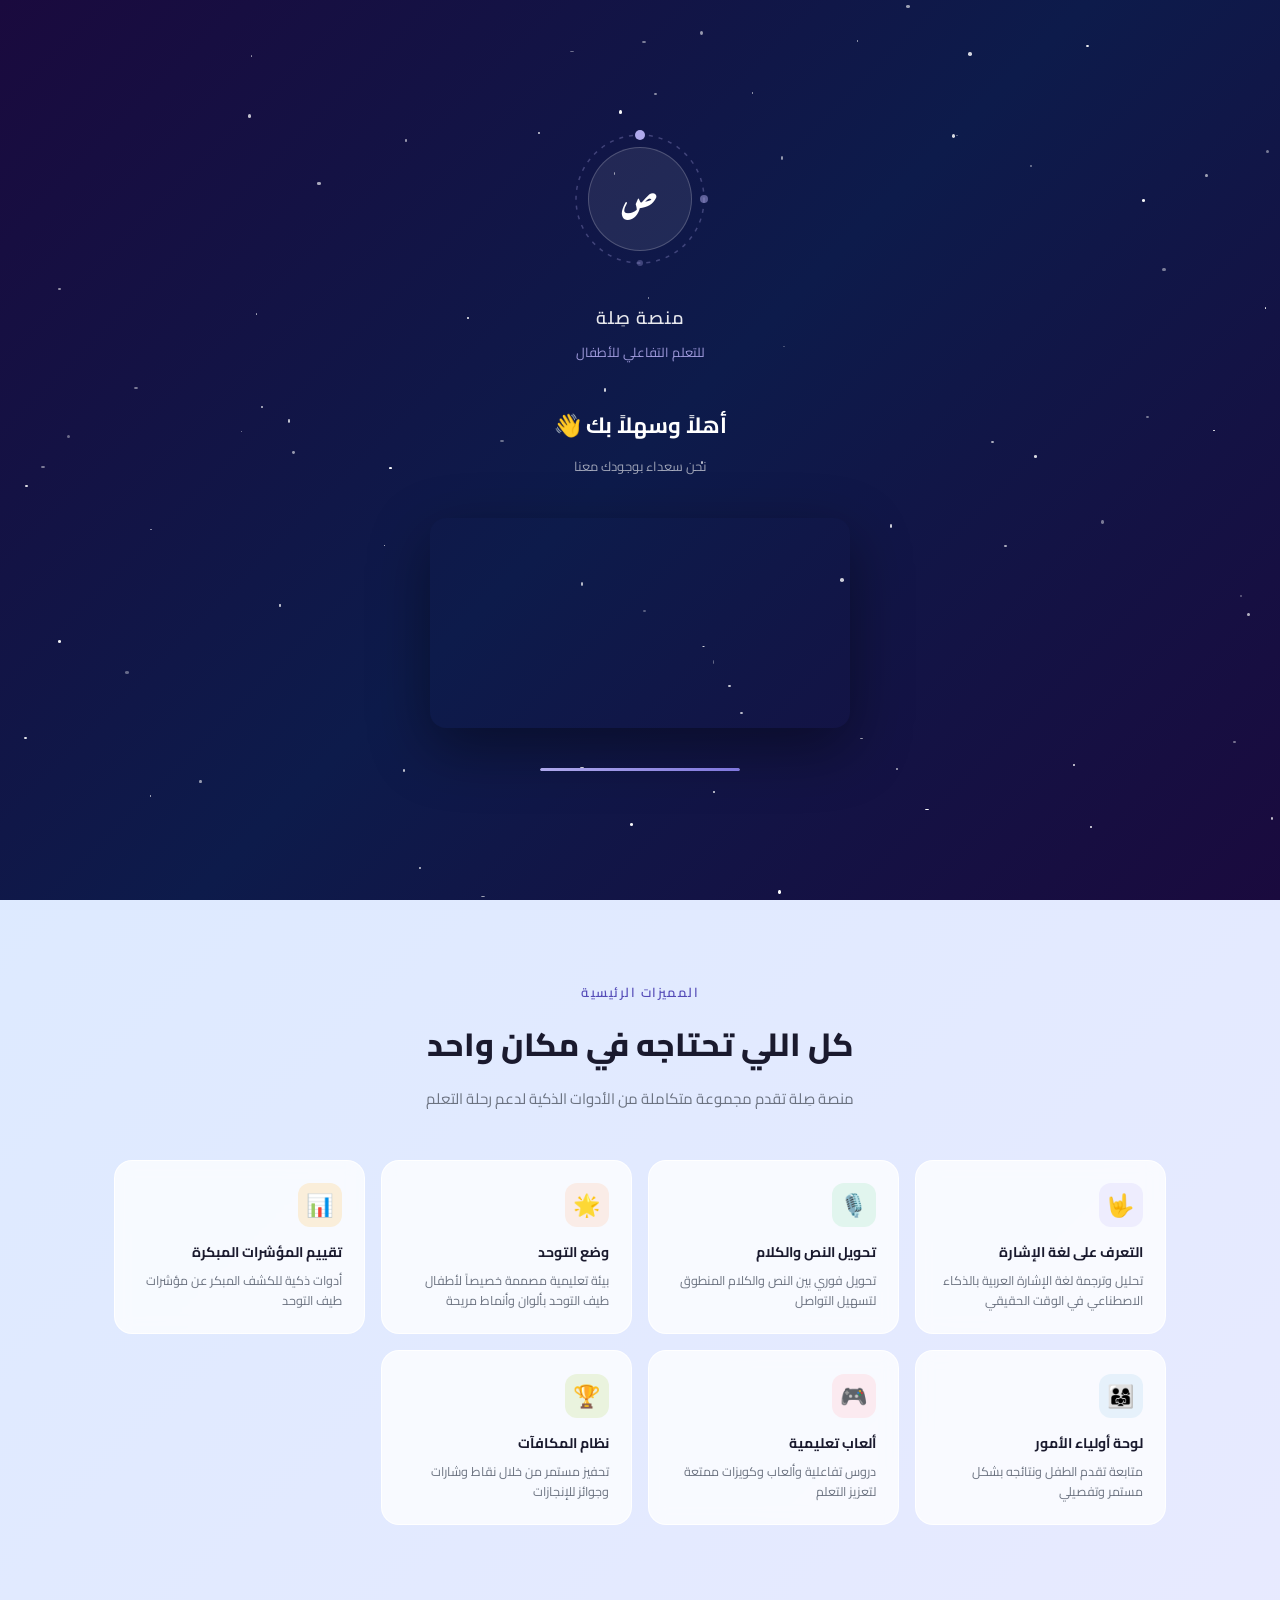
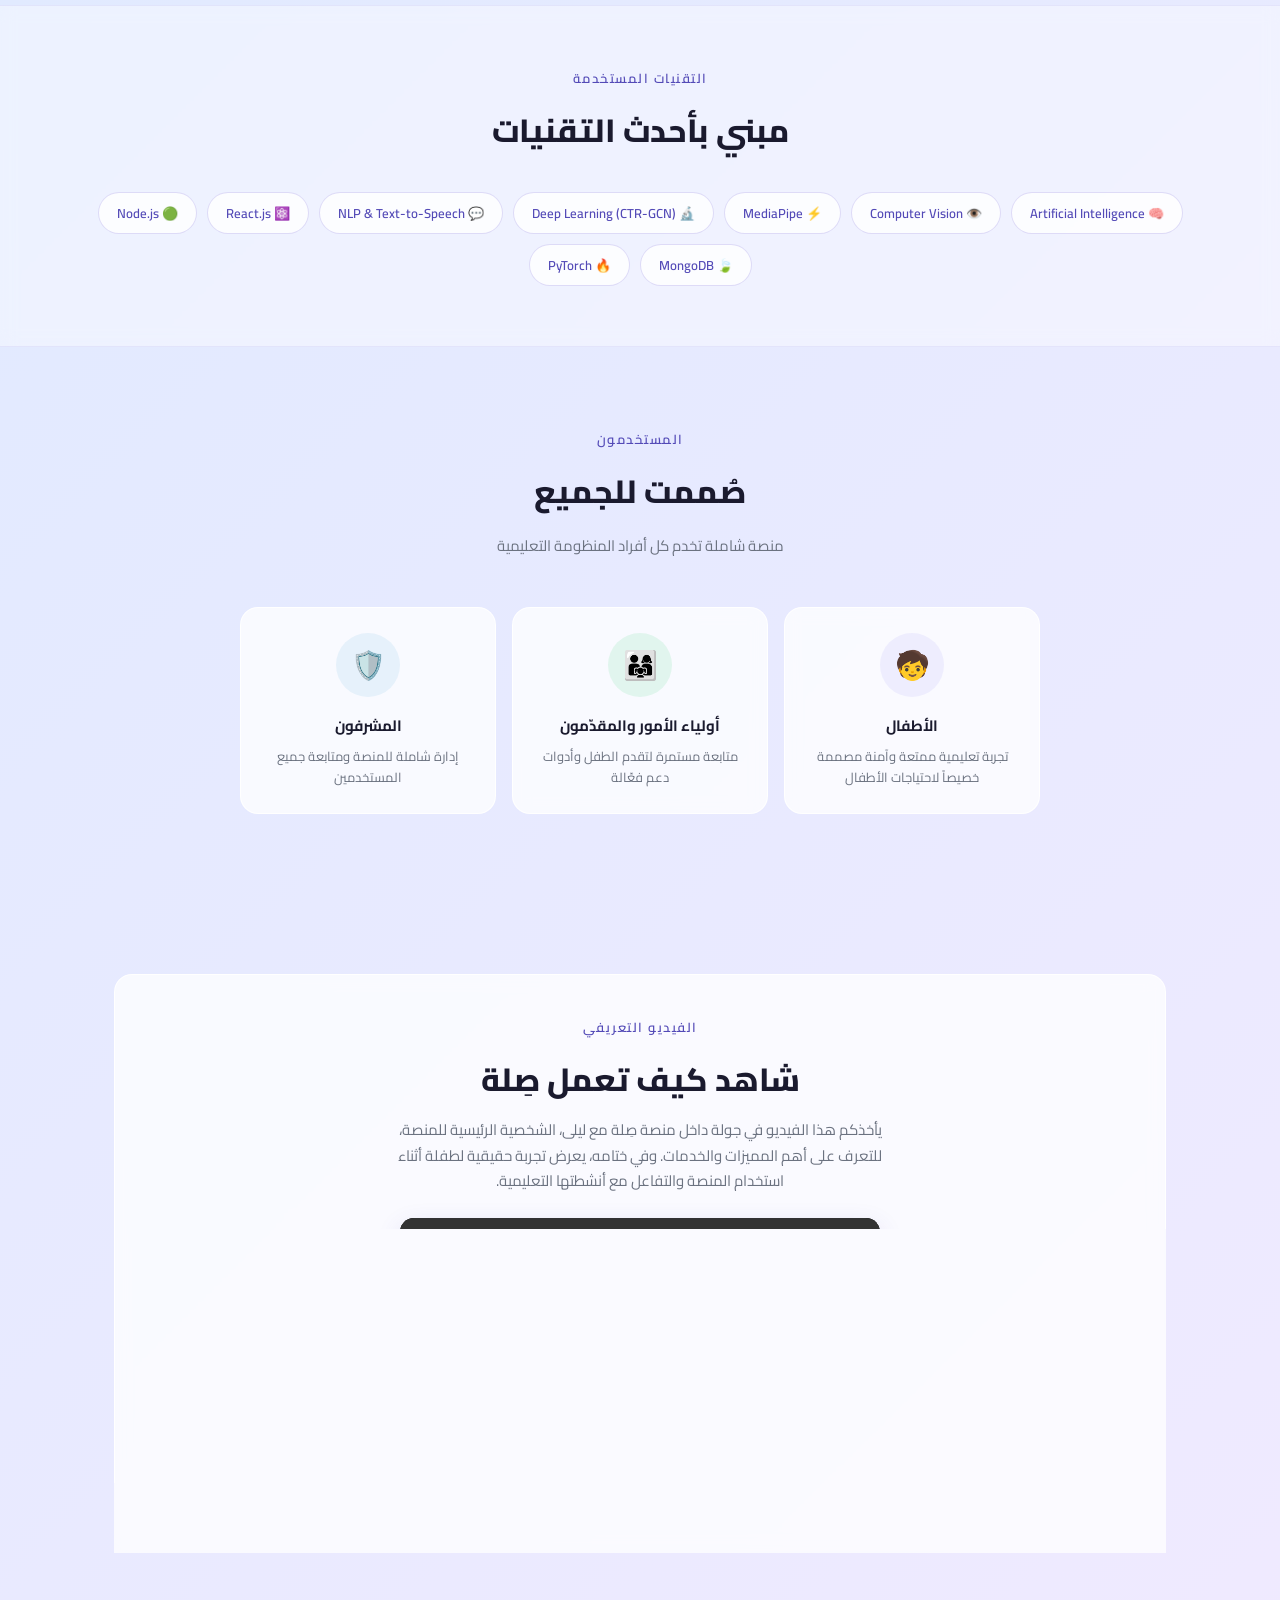
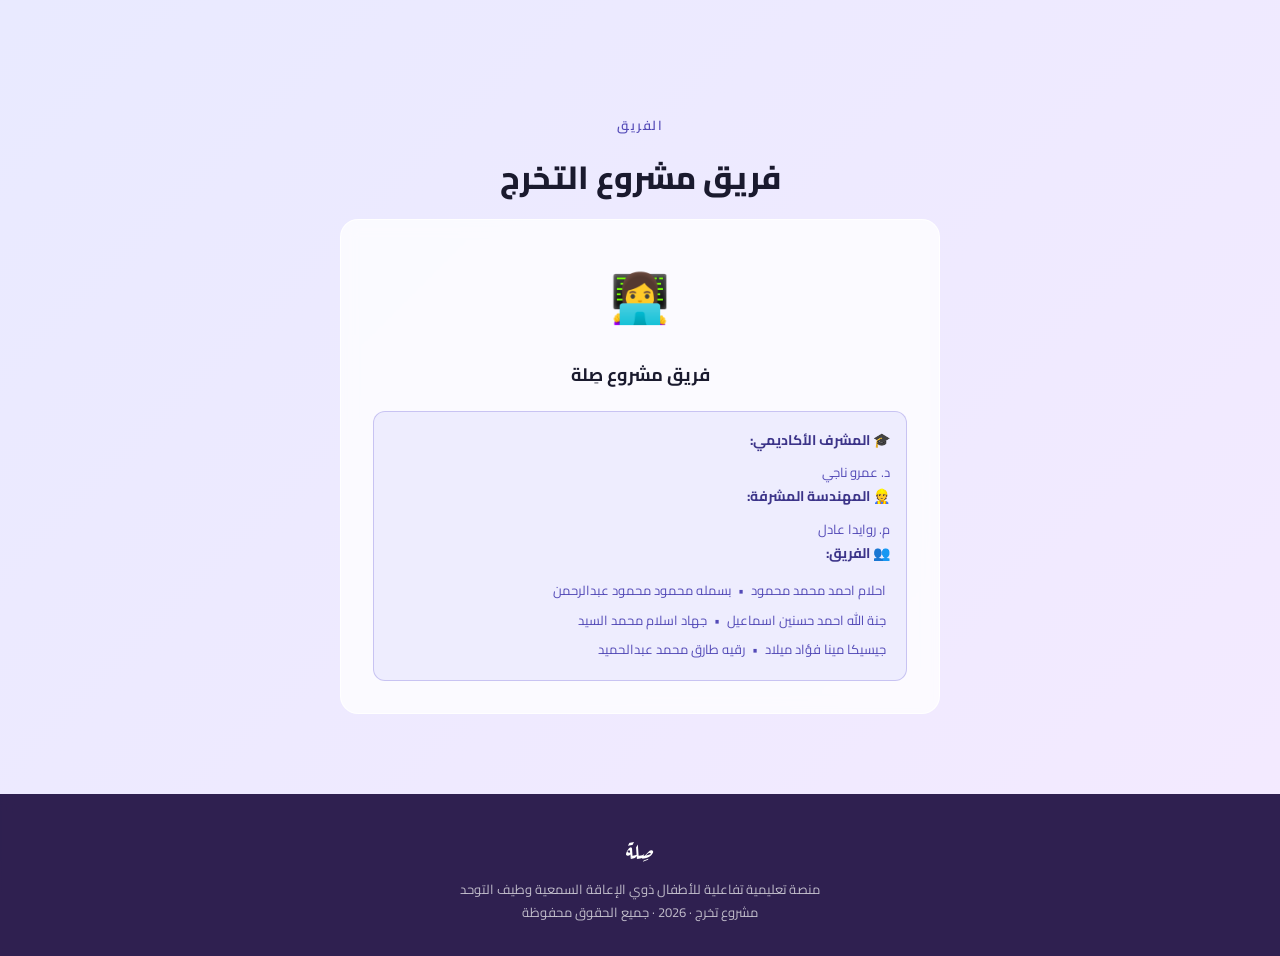
==== commit c5b9b0d2: "Sila-Platform" ====
--- a/index.html
+++ b/index.html
@@ -789,7 +789,7 @@
      BACKGROUND MUSIC
 ═══════════════════════════════════════════ -->
 <audio id="bg-music" loop style="display:none;">
-  <source src="assets/sounds/music.mp3" type="audio/mpeg">
+  <source src="music.mp3" type="audio/mpeg">
 </audio>
 
 <!-- ══════════════════════════════════════════
@@ -815,7 +815,7 @@
   <div class="intro-welcome-sub">نحن سعداء بوجودك معنا</div>
 
   <video class="intro-video" autoplay muted playsinline>
-    <source src="assets/videos/welcome.mp4" type="video/mp4">
+    <source src="welcome.mp4" type="video/mp4">
   </video>
 
   <div class="intro-bar-wrap">
@@ -832,7 +832,7 @@
 
   <div class="outro-content">
     <video class="outro-video" autoplay muted playsinline>
-      <source src="assets/videos/thankyou.mp4" type="video/mp4">
+      <source src="thankyou.mp4" type="video/mp4">
     </video>
     <div class="outro-logo">صِلة</div>
     <div class="outro-big-text">شكراً لمشاهدتك! 🎉</div>
@@ -1009,7 +1009,7 @@
     </p>
 
     <video class="demo-video-placeholder" controls>
-      <source src="assets/videos/demo.mp4" type="video/mp4">
+      <source src="demo.mp4" type="video/mp4">
       متصفحك لا يدعم تشغيل الفيديو.
     </video>
 
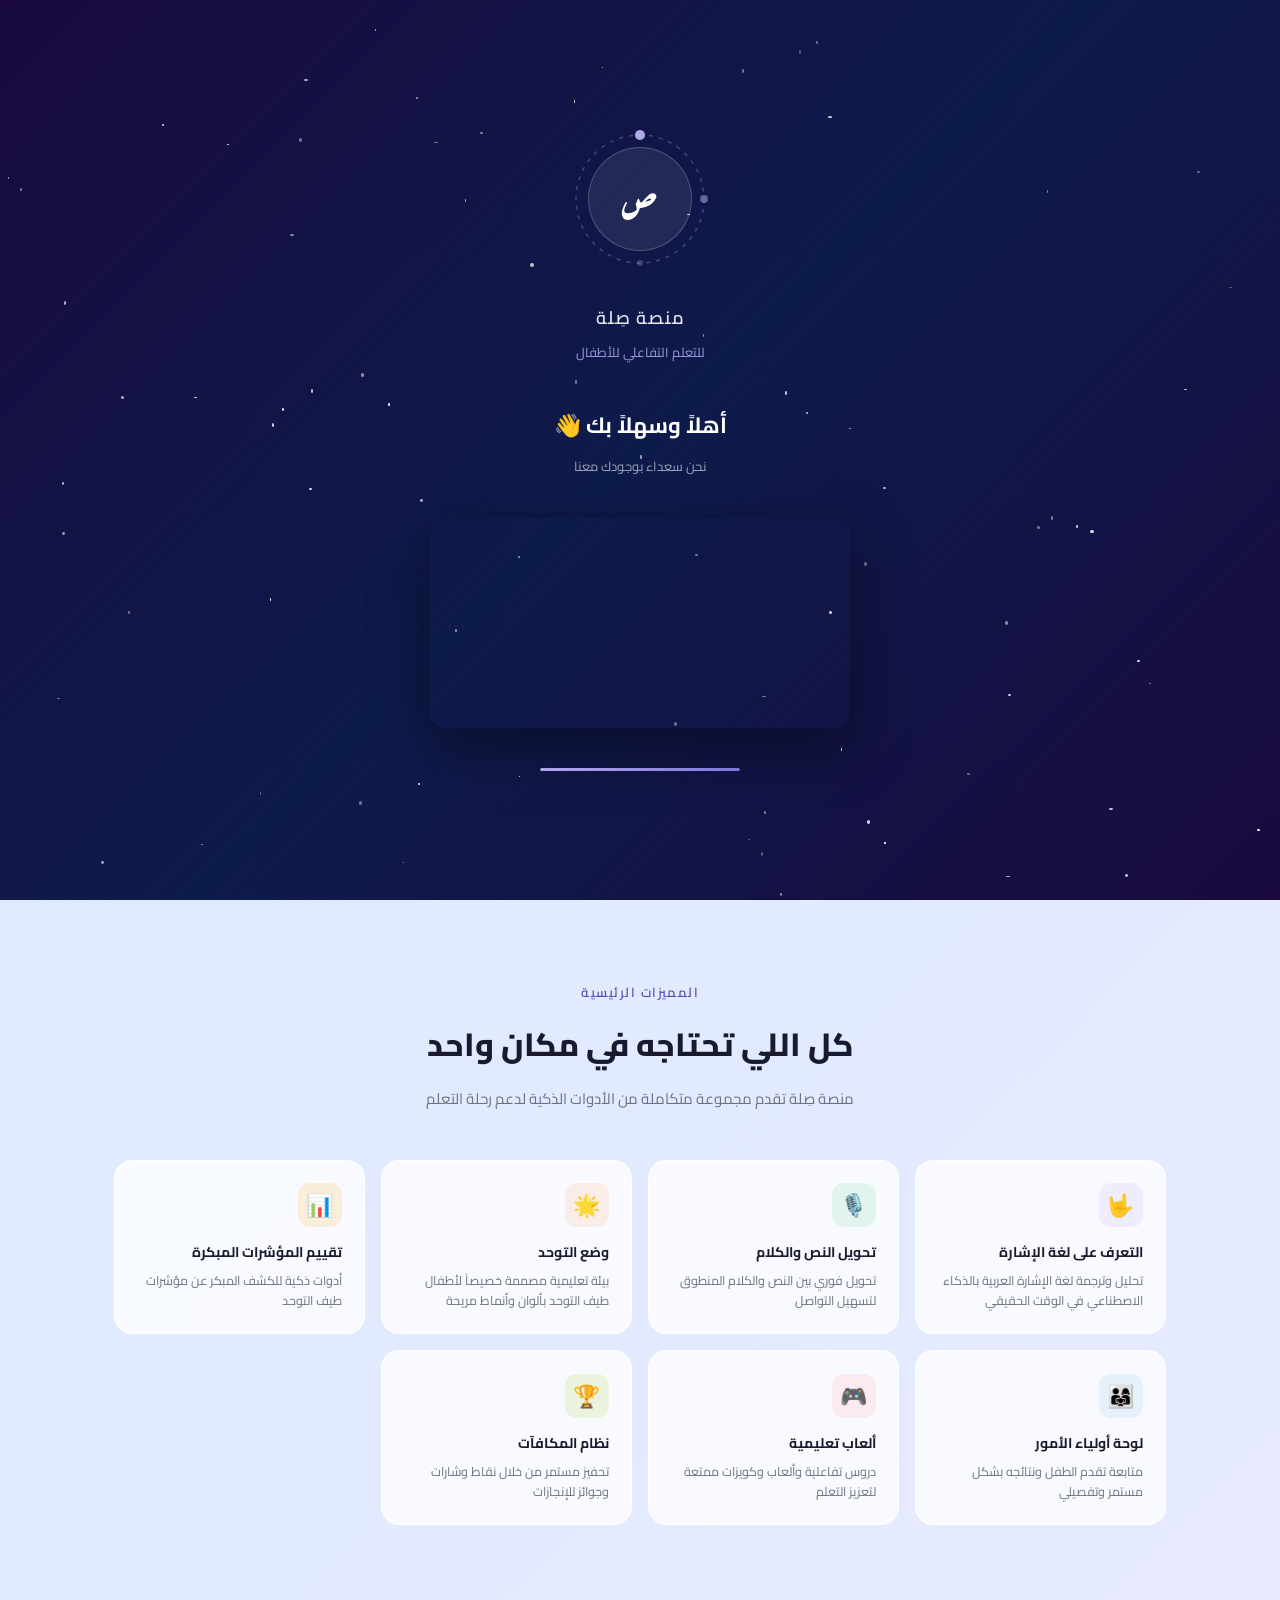
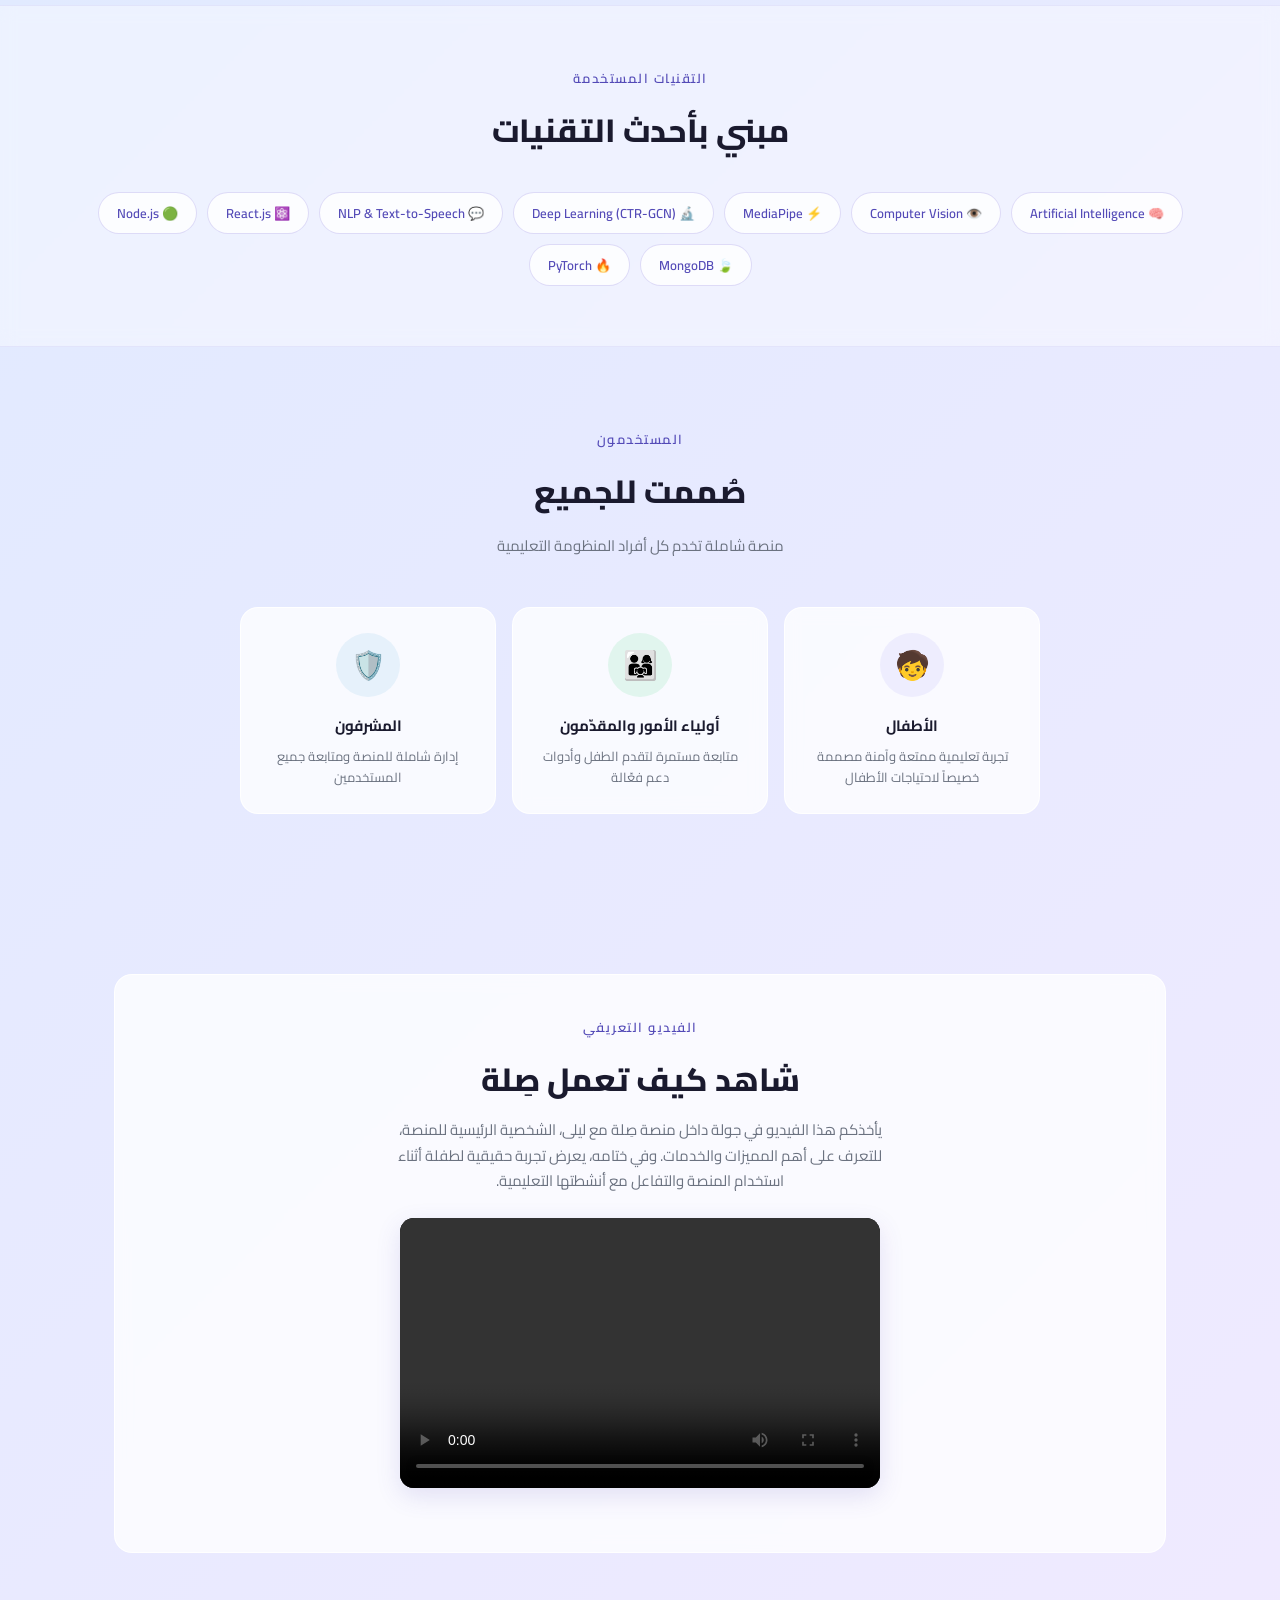
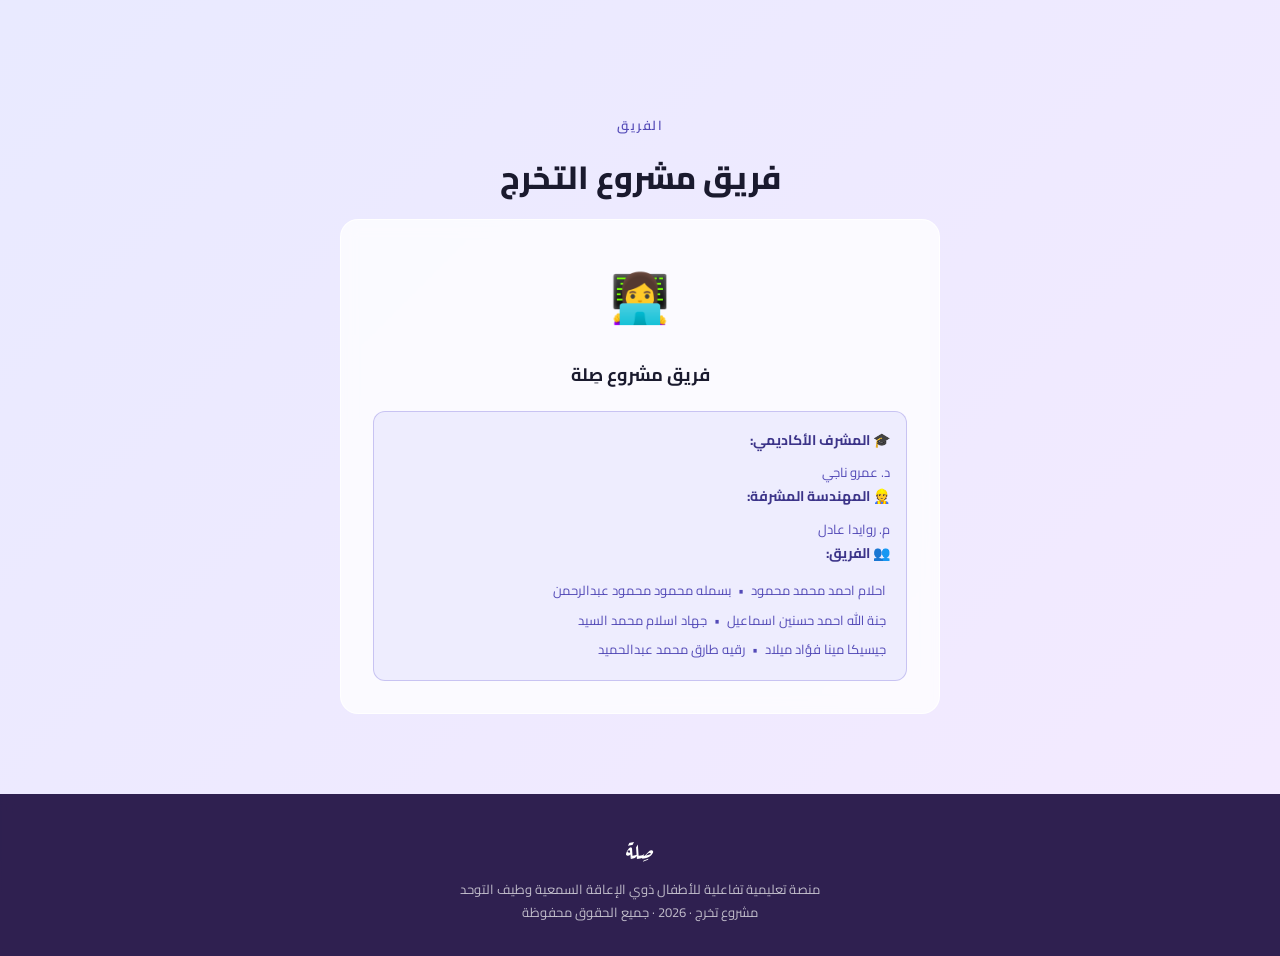
==== commit e5d52c09: "Sila-Platform" ====
--- a/index.html
+++ b/index.html
@@ -789,7 +789,7 @@
      BACKGROUND MUSIC
 ═══════════════════════════════════════════ -->
 <audio id="bg-music" loop style="display:none;">
-  <source src="music.mp3" type="audio/mpeg">
+  <source src="assets/sounds/music.mp3" type="audio/mpeg">
 </audio>
 
 <!-- ══════════════════════════════════════════
@@ -815,7 +815,7 @@
   <div class="intro-welcome-sub">نحن سعداء بوجودك معنا</div>
 
   <video class="intro-video" autoplay muted playsinline>
-    <source src="welcome.mp4" type="video/mp4">
+    <source src="assets/videos/welcome.mp4" type="video/mp4">
   </video>
 
   <div class="intro-bar-wrap">
@@ -832,7 +832,7 @@
 
   <div class="outro-content">
     <video class="outro-video" autoplay muted playsinline>
-      <source src="thankyou.mp4" type="video/mp4">
+      <source src="assets/videos/thankyou.mp4" type="video/mp4">
     </video>
     <div class="outro-logo">صِلة</div>
     <div class="outro-big-text">شكراً لمشاهدتك! 🎉</div>
@@ -1009,7 +1009,7 @@
     </p>
 
     <video class="demo-video-placeholder" controls>
-      <source src="demo.mp4" type="video/mp4">
+      <source src="assets/videos/demo.mp4" type="video/mp4">
       متصفحك لا يدعم تشغيل الفيديو.
     </video>
 
